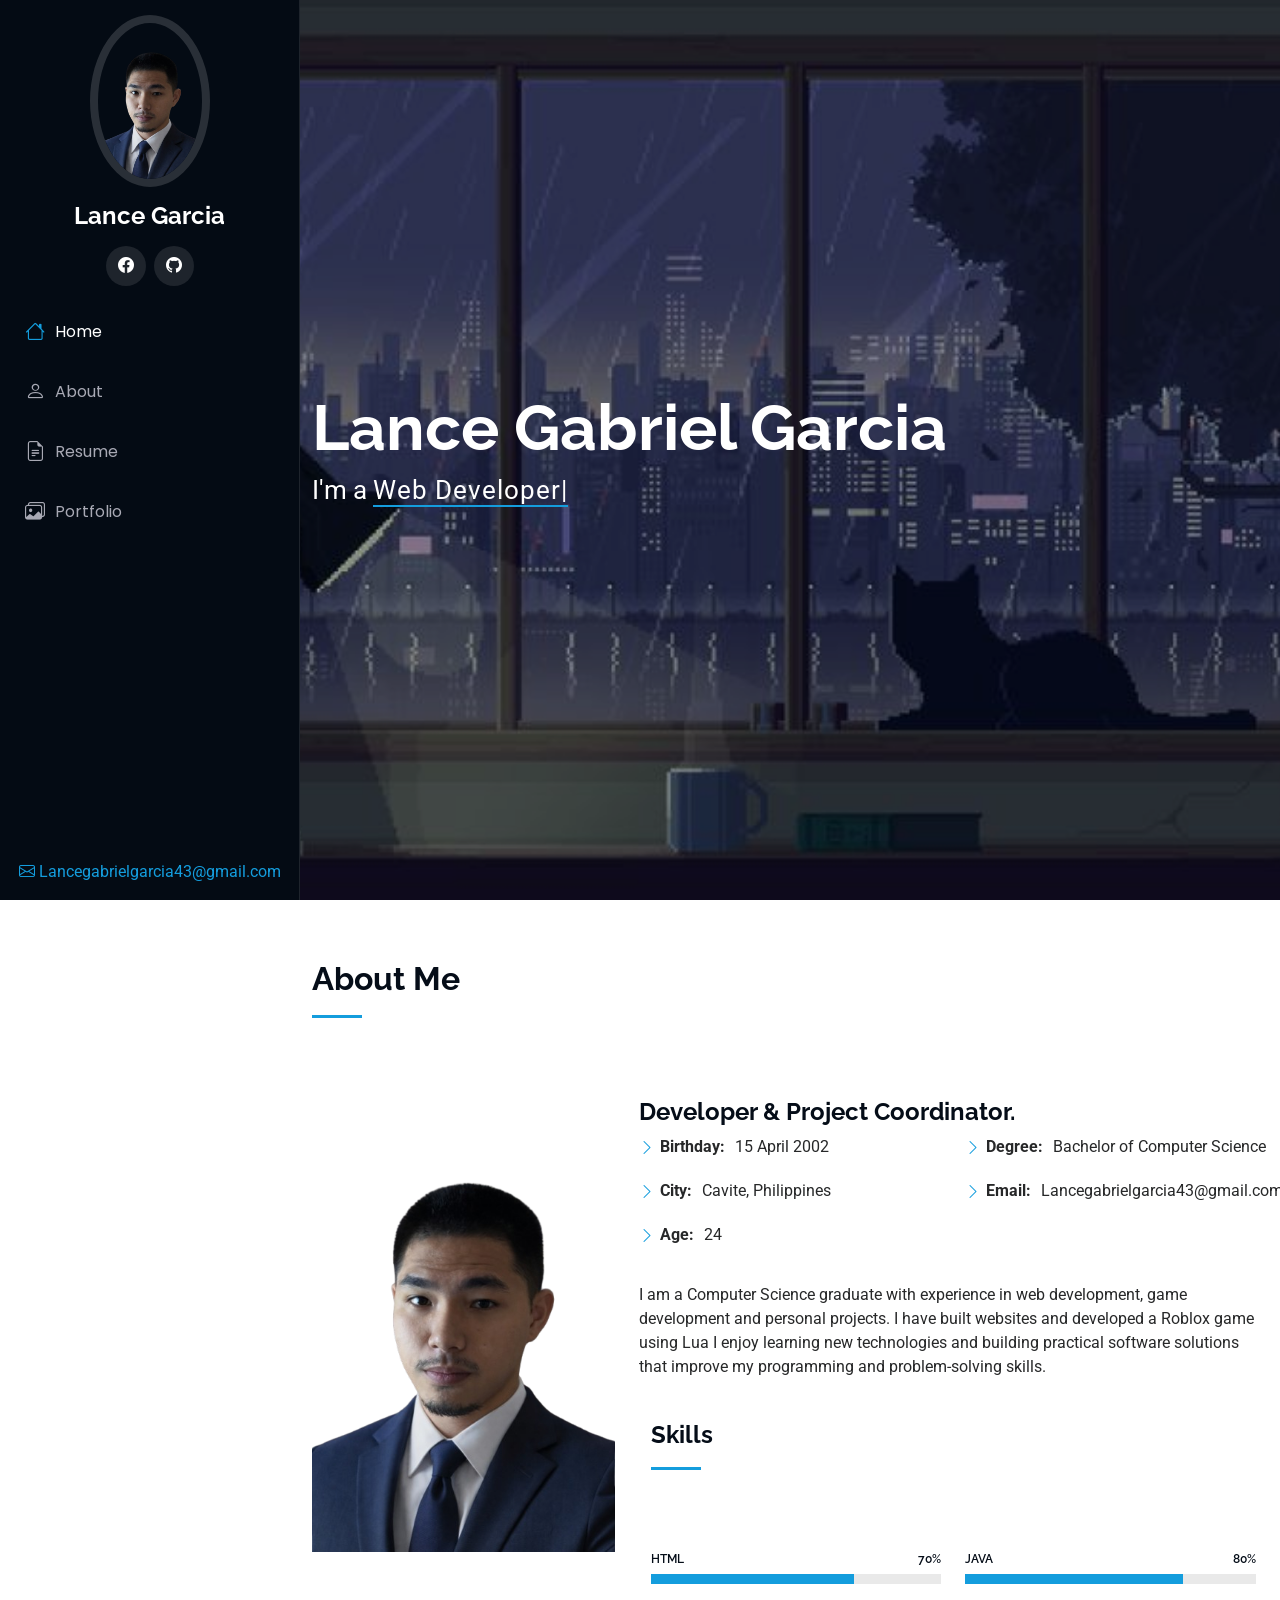
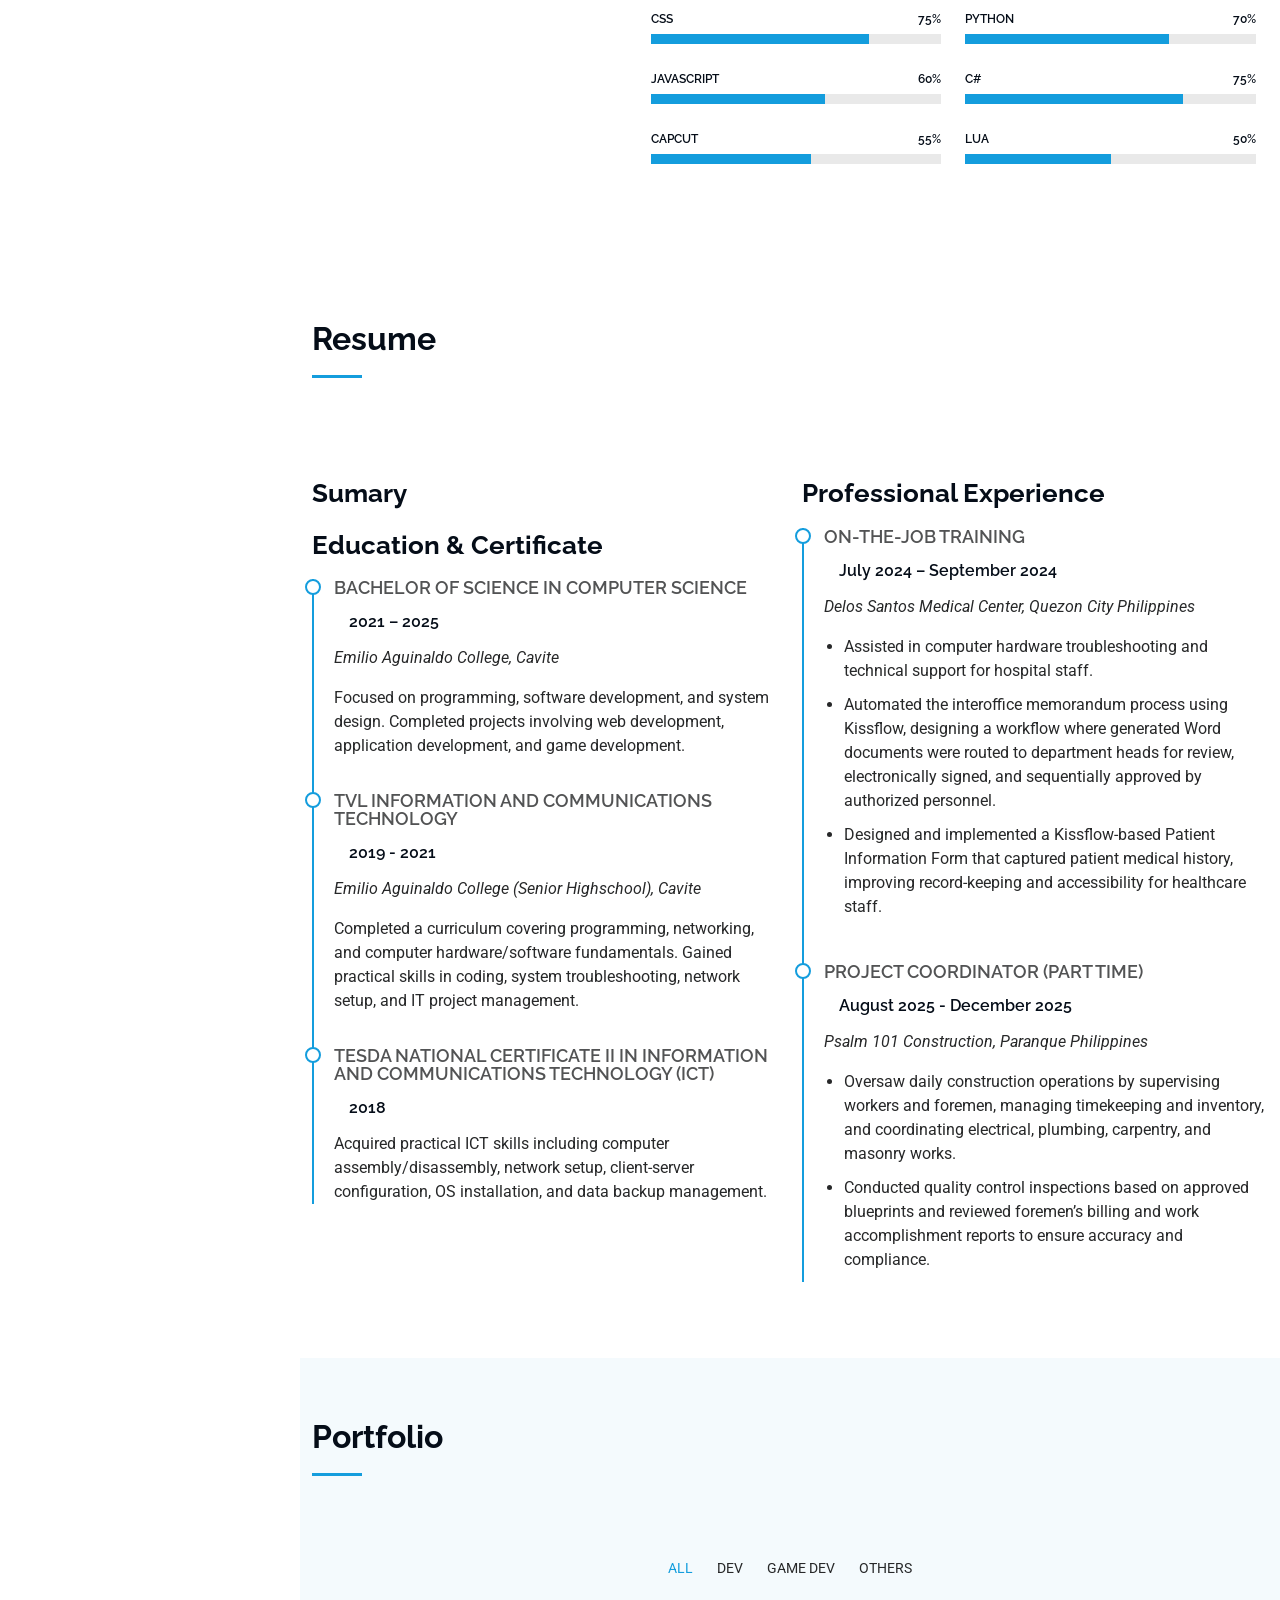
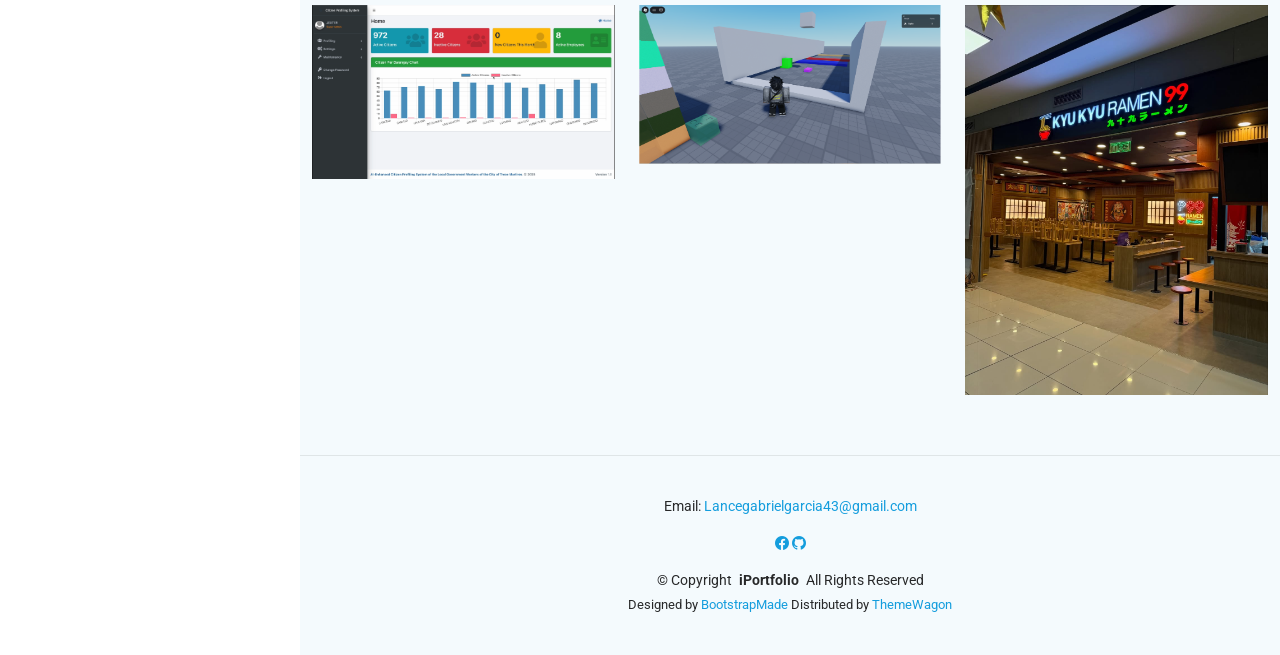
==== iPortfolio-1.0.0/index.html @ c03015af "Adjusted Contact info" ====
<!DOCTYPE html>
<html lang="en">

<head>
  <meta charset="utf-8">
  <meta name="viewport" content="width=device-width, initial-scale=1.0">
  <title>Fall's Website</title>
  <meta name="description" content="">
  <meta name="keywords" content="">



  <link rel="icon" href="assets/img/my-icon.png?v=2">

  <!-- Prevent caching during testing -->
  <meta http-equiv="Cache-Control" content="no-cache, no-store, must-revalidate">
  <meta http-equiv="Pragma" content="no-cache">
  <meta http-equiv="Expires" content="0">

  <!-- Fonts -->
  <link href="https://fonts.googleapis.com" rel="preconnect">
  <link href="https://fonts.gstatic.com" rel="preconnect" crossorigin>
  <link href="https://fonts.googleapis.com/css2?family=Roboto&family=Poppins&family=Raleway&display=swap" rel="stylesheet">

  <!-- Vendor CSS Files -->
  <link href="assets/vendor/bootstrap/css/bootstrap.min.css" rel="stylesheet">
  <link href="assets/vendor/bootstrap-icons/bootstrap-icons.css" rel="stylesheet">
  <link href="assets/vendor/aos/aos.css" rel="stylesheet">
  <link href="assets/vendor/glightbox/css/glightbox.min.css" rel="stylesheet">
  <link href="assets/vendor/swiper/swiper-bundle.min.css" rel="stylesheet">

  <!-- Main CSS File -->
  <link href="assets/css/main.css" rel="stylesheet">
</head>

<body class="index-page">

  <header id="header" class="header dark-background d-flex flex-column">
    <!-- Mobile menu toggle -->
    <i class="header-toggle d-xl-none bi bi-list"></i>

    <!-- Profile image -->
    <div class="profile-img">
      <img src="assets/img/my-profile-img.jpg" alt="Lance Garcia" class="img-fluid rounded-circle">
    </div>

    <!-- Logo / Name -->
    <a href="index.html" class="logo d-flex align-items-center justify-content-center">
      <h1 class="sitename">Lance Garcia</h1>
    </a>

    <!-- Social Links -->
    <div class="social-links text-center mb-3">
      <a href="https://www.facebook.com/Lanzxy1423" class="facebook"><i class="bi bi-facebook"></i></a>
      <a href="https://github.com/Lanzxy159" class="github"><i class="bi bi-github"></i></a>
    </div>

    <!-- Navigation -->
    <nav id="navmenu" class="navmenu flex-grow-1">
      <ul>
        <li><a href="#hero" class="active"><i class="bi bi-house navicon"></i> Home</a></li>
        <li><a href="#about"><i class="bi bi-person navicon"></i> About</a></li>
        <li><a href="#resume"><i class="bi bi-file-earmark-text navicon"></i> Resume</a></li>
        <li><a href="#portfolio"><i class="bi bi-images navicon"></i> Portfolio</a></li>
      </ul>
    </nav>

    <!-- Footer in header / bottom section -->
    <div class="header-footer text-center mt-auto mb-3">
      <a href="mailto:Lancegabrielgarcia43@gmail.com" class="email">
        <i class="bi bi-envelope"></i> Lancegabrielgarcia43@gmail.com
      </a>
    </div>
  </header>

  <main class="main">

    <!-- Hero Section -->
    <section id="hero" class="hero section dark-background">
      <img src="assets/img/hero-bg.jpg" alt="" data-aos="fade-in" class="">
      <div class="container" data-aos="fade-up" data-aos-delay="100">
        <h2>Lance Gabriel Garcia</h2>
        <p>I'm a <span class="typed" data-typed-items="Web Developer, Game Developer, App Developer"></span><span class="typed-cursor typed-cursor--blink" aria-hidden="true"></span><span class="typed-cursor typed-cursor--blink" aria-hidden="true"></span></p>
      </div>

    </section><!-- /Hero Section -->

    <!-- About Section -->
    <section id="about" class="about section">

      <!-- Section Title -->
      <div class="container section-title" data-aos="fade-up">
        <h2>About Me</h2>
      </div><!-- End Section Title -->

      <div class="container" data-aos="fade-up" data-aos-delay="100">

        <div class="row gy-4 justify-content-center">
          <div class="col-lg-4">
            <img src="assets/img/my-profile-img.jpg" class="img-fluid" alt="">
          </div>
          <div class="col-lg-8 content">
            <h2>Developer &amp; Project Coordinator.</h2>
            <div class="row">
              <div class="col-lg-6">
                <ul>
                  <li><i class="bi bi-chevron-right"></i> <strong>Birthday:</strong> <span>15 April 2002</span></li>
                  <!-- <li><i class="bi bi-chevron-right"></i> <strong>Website:</strong> <span>www.example.com</span></li> -->
                  <!-- <li><i class="bi bi-chevron-right"></i> <strong>Phone:</strong> <span>+123 456 7890</span></li> -->
                  <li><i class="bi bi-chevron-right"></i> <strong>City:</strong> <span>Cavite, Philippines</span></li>
                  <li><i class="bi bi-chevron-right"></i> <strong>Age:</strong> <span>24</span></li>
                </ul>
              </div>
              <div class="col-lg-6">
                <ul>
                  
                  <li><i class="bi bi-chevron-right"></i> <strong>Degree:</strong> <span>Bachelor of Computer Science</span></li>
                  <li><i class="bi bi-chevron-right"></i> <strong>Email:</strong> <span>Lancegabrielgarcia43@gmail.com</span></li>
                </ul>
              </div>
            </div>
            <p class="py-3">
              I am a Computer Science graduate with experience in web development, game development and personal projects. I have built websites and developed a Roblox game using Lua I enjoy learning new technologies and building practical software solutions that improve my programming and problem-solving skills.
            </p>
            <section id="skills" class="skills ">
              <!-- Section Title -->
            <div class="container section-title" data-aos="fade-up">
              <h2>Skills</h2>
            </div><!-- End Section Title -->

            <div class="container" data-aos="fade-up" data-aos-delay="100">
              <div class="row skills-content skills-animation">

                <div class="col-lg-6">
                  <!-- First Half Skills -->
                  <div class="progress">
                    <span class="skill"><span>HTML</span> <i class="val">70%</i></span>
                    <div class="progress-bar-wrap">
                      <div class="progress-bar" role="progressbar" aria-valuenow="70" aria-valuemin="0" aria-valuemax="100"></div>
                    </div>
                  </div><!-- End Skills Item -->

                  <div class="progress">
                    <span class="skill"><span>CSS</span> <i class="val">75%</i></span>
                    <div class="progress-bar-wrap">
                      <div class="progress-bar" role="progressbar" aria-valuenow="75" aria-valuemin="0" aria-valuemax="100"></div>
                    </div>
                  </div><!-- End Skills Item -->

                  <div class="progress">
                    <span class="skill"><span>JavaScript</span> <i class="val">60%</i></span>
                    <div class="progress-bar-wrap">
                      <div class="progress-bar" role="progressbar" aria-valuenow="60" aria-valuemin="0" aria-valuemax="100"></div>
                    </div>
                  </div><!-- End Skills Item -->
                  <div class="progress">
                    <span class="skill"><span>Capcut</span> <i class="val">55%</i></span>
                    <div class="progress-bar-wrap">
                      <div class="progress-bar" role="progressbar" aria-valuenow="55" aria-valuemin="0" aria-valuemax="100"></div>
                    </div>
                  </div><!-- End Skills Item -->
                </div>

                <!-- Second Half Skills -->
                <div class="col-lg-6">
                  <div class="progress">
                    <span class="skill"><span>Java</span> <i class="val">80%</i></span>
                    <div class="progress-bar-wrap">
                      <div class="progress-bar" role="progressbar" aria-valuenow="75" aria-valuemin="0" aria-valuemax="100"></div>
                    </div>
                  </div><!-- End Skills Item -->

                  <div class="progress">
                    <span class="skill"><span>Python</span> <i class="val">70%</i></span>
                    <div class="progress-bar-wrap">
                      <div class="progress-bar" role="progressbar" aria-valuenow="70" aria-valuemin="0" aria-valuemax="100"></div>
                    </div>
                  </div><!-- End Skills Item -->

                  <div class="progress">
                    <span class="skill"><span>C#</span> <i class="val">75%</i></span>
                    <div class="progress-bar-wrap">
                      <div class="progress-bar" role="progressbar" aria-valuenow="75" aria-valuemin="0" aria-valuemax="100"></div>
                    </div>
                  </div><!-- End Skills Item -->

                  <div class="progress">
                    <span class="skill"><span>LUA</span> <i class="val">50%</i></span>
                    <div class="progress-bar-wrap">
                      <div class="progress-bar" role="progressbar" aria-valuenow="50" aria-valuemin="0" aria-valuemax="100"></div>
                    </div>
                  </div><!-- End Skills Item -->
                  
                </div>

              </div>

            </div>


            </section>


          </div>
        </div>
        
      </div>

    </section><!-- /About Section -->

    

    <!-- Resume Section -->
    <section id="resume" class="resume section">

      <!-- Section Title -->
      <div class="container section-title" data-aos="fade-up">
        <h2>Resume</h2>
      </div><!-- End Section Title -->

      <div class="container">

        <div class="row">

          <div class="col-lg-6" data-aos="fade-up" data-aos-delay="100">
            <h3 class="resume-title">Sumary</h3>
            <h3 class="resume-title">Education & Certificate</h3>
            <div class="resume-item">
              <h4>Bachelor of Science in Computer Science</h4>
              <h5>2021 – 2025</h5>
              <p><em>Emilio Aguinaldo College, Cavite</em></p>
              <p>Focused on programming, software development, and system design. Completed projects involving web development, application development, and game development.</p>
            </div><!-- Edn Resume Item -->

            <div class="resume-item">
              <h4>TVL Information and Communications Technology</h4>
              <h5>2019 - 2021</h5>
              <p><em>Emilio Aguinaldo College (Senior Highschool), Cavite</em></p>
              <p>Completed a curriculum covering programming, networking, and computer hardware/software fundamentals. Gained practical skills in coding, system troubleshooting, network setup, and IT project management.</p>
            </div><!-- Edn Resume Item -->

            <div class="resume-item">
              <h4>TESDA National Certificate II in Information and Communications Technology (ICT)</h4>
              <h5>2018</h5>
              <p>Acquired practical ICT skills including computer assembly/disassembly, network setup, client-server configuration, OS installation, and data backup management.</p>
            </div><!-- Edn Resume Item -->

          </div>

          <div class="col-lg-6" data-aos="fade-up" data-aos-delay="200">
            <h3 class="resume-title">Professional Experience</h3>
            <div class="resume-item">
              <h4>On-the-Job Training</h4>
              <h5>July 2024 – September 2024</h5>
              <p><em>Delos Santos Medical Center, Quezon City Philippines</em></p>
              <ul>
                <li>Assisted in computer hardware troubleshooting and technical support for hospital staff.</li>
                <li>Automated the interoffice memorandum process using Kissflow, designing a workflow where generated Word documents were routed to department heads for review, electronically signed, and sequentially approved by authorized personnel.</li>
                <li>Designed and implemented a Kissflow-based Patient Information Form that captured patient medical history, improving record-keeping and accessibility for healthcare staff.</li>
              </ul>
            </div><!-- Edn Resume Item -->

            <div class="resume-item">
              <h4>Project Coordinator (Part time)</h4>
              <h5>August 2025 - December 2025</h5>
              <p><em>Psalm 101 Construction, Paranque Philippines</em></p>
              <ul>
                <li>Oversaw daily construction operations by supervising workers and foremen, managing timekeeping and inventory, and coordinating electrical, plumbing, carpentry, and masonry works.</li>
                <li>Conducted quality control inspections based on approved blueprints and reviewed foremen’s billing and work accomplishment reports to ensure accuracy and compliance.</li>
              </ul>
            </div><!-- Edn Resume Item -->

          </div>

        </div>

      </div>

    </section><!-- /Resume Section -->

    <!-- Portfolio Section -->
    <section id="portfolio" class="portfolio section light-background">
      <!-- Section Title -->
      <div class="container section-title" data-aos="fade-up">
        <h2>Portfolio</h2>

      </div><!-- End Section Title -->
      <div class="container">
        <div class="isotope-layout" data-default-filter="*" data-layout="masonry" data-sort="original-order">
          <ul class="portfolio-filters isotope-filters" data-aos="fade-up" data-aos-delay="100">
            <li data-filter="*" class="filter-active">All</li>
            <li data-filter=".filter-app">Dev</li>
            <li data-filter=".filter-product">Game Dev</li>
            <li data-filter=".filter-others">Others</li>
          </ul><!-- End Portfolio Filters -->

          <div class="row gy-4 isotope-container" data-aos="fade-up" data-aos-delay="200">
            <div class="col-lg-4 col-md-6 portfolio-item isotope-item filter-app">
              <div class="portfolio-content h-100">
                <img src="assets/img/portfolio/app-1.png" class="img-fluid" alt="">
                <div class="portfolio-info">
                  <h4>Thesis Project</h4>
                  <p>AI - Enhanced Citizen Profiling System</p>
                  <a href="assets/img/portfolio/app-1.png" title="AI - Enhanced Citizen Profiling System" data-gallery="portfolio-gallery-app" class="glightbox preview-link"><i class="bi bi-zoom-in"></i></a>
                  <a href="portfolio-details.html" title="More Details" class="details-link"><i class="bi bi-link-45deg"></i></a>
                </div>
              </div>
            </div><!-- End Portfolio Item -->

            <div class="col-lg-4 col-md-6 portfolio-item isotope-item filter-product">
              <div class="portfolio-content h-100">
                <img src="assets/img/portfolio/game-2.png" class="img-fluid" alt="">
                <div class="portfolio-info">
                  <h4>Game Devlop</h4>
                  <p>Roblox Racing Game (WIP)</p>
                  <a href="assets/img/portfolio/game-2.png" title="Roblox Game Work In Progress" data-gallery="portfolio-gallery-product" class="glightbox preview-link"><i class="bi bi-zoom-in"></i></a>
                  <a href="portfolio-details.html" title="More Details" class="details-link"><i class="bi bi-link-45deg"></i></a>
                </div>
              </div>
            </div><!-- End Portfolio Item -->

            <div class="col-lg-4 col-md-6 portfolio-item isotope-item filter-others">
              <div class="portfolio-content h-100">
                <img src="assets/img/portfolio/Construction-1.jpg" class="img-fluid" alt="">
                <div class="portfolio-info">
                  <h4>Part time (Construction)</h4>
                  <p>Kyu Kyu Waltermart North Edsa</p>
                  <a href="assets/img/portfolio/Construction-1.jpg" title="Kyu Kyu Waltermart North Edsa" data-gallery="portfolio-gallery-book" class="glightbox preview-link"><i class="bi bi-zoom-in"></i></a>
                  <a href="portfolio-details.html" title="More Details" class="details-link"><i class="bi bi-link-45deg"></i></a>
                </div>
              </div>
            </div><!-- End Portfolio Item -->

            <div class="col-lg-4 col-md-6 portfolio-item isotope-item filter-others">
              <div class="portfolio-content h-100">
                <img src="assets/img/portfolio/app-2.JPG" class="img-fluid" alt="">
                <div class="portfolio-info">
                  <h4>OJT Project</h4>
                  <p>Inter Office Memorandum</p>
                  <a href="assets/img/portfolio/app-2.JPG" title="Kissflow No Code" data-gallery="portfolio-gallery-book" class="glightbox preview-link"><i class="bi bi-zoom-in"></i></a>
                  <a href="portfolio-details.html" title="More Details" class="details-link"><i class="bi bi-link-45deg"></i></a>
                </div>
              </div>
            </div><!-- End Portfolio Item -->
            

          </div><!-- End Portfolio Container -->

        </div>

      </div>

    </section><!-- /Portfolio Section -->

  </main>


  

  <footer id="footer" class="footer position-relative light-background">

    <div class="container">
      <!-- Contact Info Section -->
      <div class="footer-contact text-center mb-3">
        <p>Email: <a href="mailto:Lancegabrielgarcia43@gmail.com">Lancegabrielgarcia43@gmail.com</a></p>
        <!-- Optional: social icons -->
        <div class="footer-social">
          <a href="https://www.facebook.com/Lanzxy1423"><i class="bi bi-facebook"></i></a>
          <a href="https://github.com/Lanzxy159"><i class="bi bi-github"></i></a>
        </div>
      </div>
    <!-- End Contact Info Section -->

      <div class="copyright text-center ">
        <p>© <span>Copyright</span> <strong class="px-1 sitename">iPortfolio</strong> <span>All Rights Reserved</span></p>
      </div>
      <div class="credits">
        <!-- All the links in the footer should remain intact. -->
        <!-- You can delete the links only if you've purchased the pro version. -->
        <!-- Licensing information: https://bootstrapmade.com/license/ -->
        <!-- Purchase the pro version with working PHP/AJAX contact form: [buy-url] -->
        Designed by <a href="https://bootstrapmade.com/">BootstrapMade</a> Distributed by <a href="https://themewagon.com">ThemeWagon</a>
      </div>
    </div>

  </footer>

  <!-- Scroll Top -->
  <a href="#" id="scroll-top" class="scroll-top d-flex align-items-center justify-content-center"><i class="bi bi-arrow-up-short"></i></a>

  <!-- Preloader -->
  <div id="preloader"></div>

  <!-- Vendor JS Files -->
  <script src="assets/vendor/bootstrap/js/bootstrap.bundle.min.js"></script>
  <script src="assets/vendor/php-email-form/validate.js"></script>
  <script src="assets/vendor/aos/aos.js"></script>
  <script src="assets/vendor/typed.js/typed.umd.js"></script>
  <script src="assets/vendor/purecounter/purecounter_vanilla.js"></script>
  <script src="assets/vendor/waypoints/noframework.waypoints.js"></script>
  <script src="assets/vendor/glightbox/js/glightbox.min.js"></script>
  <script src="assets/vendor/imagesloaded/imagesloaded.pkgd.min.js"></script>
  <script src="assets/vendor/isotope-layout/isotope.pkgd.min.js"></script>
  <script src="assets/vendor/swiper/swiper-bundle.min.js"></script>

  <!-- Main JS File -->
  <script src="assets/js/main.js"></script>

</body>

</html>
---- iPortfolio-1.0.0/assets/css/main.css ----
/**
* Template Name: iPortfolio
* Template URL: https://bootstrapmade.com/iportfolio-bootstrap-portfolio-websites-template/
* Updated: Jun 29 2024 with Bootstrap v5.3.3
* Author: BootstrapMade.com
* License: https://bootstrapmade.com/license/
*/

/*--------------------------------------------------------------
# Font & Color Variables
# Help: https://bootstrapmade.com/color-system/
--------------------------------------------------------------*/
/* Fonts */
:root {
  --default-font: "Roboto",  system-ui, -apple-system, "Segoe UI", Roboto, "Helvetica Neue", Arial, "Noto Sans", "Liberation Sans", sans-serif, "Apple Color Emoji", "Segoe UI Emoji", "Segoe UI Symbol", "Noto Color Emoji";
  --heading-font: "Raleway",  sans-serif;
  --nav-font: "Poppins",  sans-serif;
}

/* Global Colors - The following color variables are used throughout the website. Updating them here will change the color scheme of the entire website */
:root { 
  --background-color: #ffffff; /* Background color for the entire website, including individual sections */
  --default-color: #272829; /* Default color used for the majority of the text content across the entire website */
  --heading-color: #050d18; /* Color for headings, subheadings and title throughout the website */
  --accent-color: #149ddd; /* Accent color that represents your brand on the website. It's used for buttons, links, and other elements that need to stand out */
  --surface-color: #ffffff; /* The surface color is used as a background of boxed elements within sections, such as cards, icon boxes, or other elements that require a visual separation from the global background. */
  --contrast-color: #ffffff; /* Contrast color for text, ensuring readability against backgrounds of accent, heading, or default colors. */
}

/* Nav Menu Colors - The following color variables are used specifically for the navigation menu. They are separate from the global colors to allow for more customization options */
:root {
  --nav-color: #a8a9b4;  /* The default color of the main navmenu links */
  --nav-hover-color: #ffffff; /* Applied to main navmenu links when they are hovered over or active */
  --nav-mobile-background-color: #040b14; /* Used as the background color for mobile navigation menu */
  --nav-dropdown-background-color: #040b14; /* Used as the background color for dropdown items that appear when hovering over primary navigation items */
  --nav-dropdown-color: #a8a9b4; /* Used for navigation links of the dropdown items in the navigation menu. */
  --nav-dropdown-hover-color: #ffffff; /* Similar to --nav-hover-color, this color is applied to dropdown navigation links when they are hovered over. */
}

/* Color Presets - These classes override global colors when applied to any section or element, providing reuse of the sam color scheme. */

.light-background {
  --background-color: #f4fafd;
  --surface-color: #ffffff;
}

.dark-background {
  --background-color: #040b14;
  --default-color: #ffffff;
  --heading-color: #ffffff;
  --surface-color: #151f2b;
  --contrast-color: #ffffff;
}

/* Smooth scroll */
:root {
  scroll-behavior: smooth;
}

/*--------------------------------------------------------------
# General Styling & Shared Classes
--------------------------------------------------------------*/
body {
  color: var(--default-color);
  background-color: var(--background-color);
  font-family: var(--default-font);
}

a {
  color: var(--accent-color);
  text-decoration: none;
  transition: 0.3s;
}

a:hover {
  color: color-mix(in srgb, var(--accent-color), transparent 25%);
  text-decoration: none;
}

h1,
h2,
h3,
h4,
h5,
h6 {
  color: var(--heading-color);
  font-family: var(--heading-font);
}

/* PHP Email Form Messages
------------------------------*/
.php-email-form .error-message {
  display: none;
  background: #df1529;
  color: #ffffff;
  text-align: left;
  padding: 15px;
  margin-bottom: 24px;
  font-weight: 600;
}

.php-email-form .sent-message {
  display: none;
  color: #ffffff;
  background: #059652;
  text-align: center;
  padding: 15px;
  margin-bottom: 24px;
  font-weight: 600;
}

.php-email-form .loading {
  display: none;
  background: var(--surface-color);
  text-align: center;
  padding: 15px;
  margin-bottom: 24px;
}

.php-email-form .loading:before {
  content: "";
  display: inline-block;
  border-radius: 50%;
  width: 24px;
  height: 24px;
  margin: 0 10px -6px 0;
  border: 3px solid var(--accent-color);
  border-top-color: var(--surface-color);
  animation: php-email-form-loading 1s linear infinite;
}

@keyframes php-email-form-loading {
  0% {
    transform: rotate(0deg);
  }

  100% {
    transform: rotate(360deg);
  }
}

/*--------------------------------------------------------------
# Global Header
--------------------------------------------------------------*/
.header {
  color: var(--default-color);
  background-color: var(--background-color);
  position: fixed;
  top: 0;
  left: 0;
  bottom: 0;
  padding: 0 15px;
  width: 300px;
  transition: all ease-in-out 0.3s;
  overflow-y: auto;
  z-index: 997;
  border-right: 1px solid color-mix(in srgb, var(--default-color), transparent 90%);
}

.header .profile-img img {
  margin: 15px auto;
  display: block;
  width: 120px;
  border: 8px solid color-mix(in srgb, var(--default-color), transparent 85%);
}

.header .logo {
  line-height: 1;
  margin-bottom: 15px;
}

.header .logo img {
  max-height: 32px;
  margin-right: 8px;
}

.header .logo h1 {
  font-size: 24px;
  margin: 0;
  font-weight: 700;
  color: var(--heading-color);
}

.header .social-links {
  margin: 0 0 20px 0;
}

.header .social-links a {
  font-size: 16px;
  display: inline-flex;
  align-items: center;
  justify-content: center;
  background: color-mix(in srgb, var(--default-color), transparent 90%);
  color: var(--default-color);
  margin: 0 2px;
  border-radius: 50%;
  text-align: center;
  width: 40px;
  height: 40px;
  transition: 0.3s;
}

.header .social-links a:hover {
  color: var(--contrast-color);
  background: var(--accent-color);
}

@media (min-width: 1200px) {

  .header~main,
  .header~#footer {
    margin-left: 300px;
  }
}

@media (max-width: 1199px) {
  .header {
    left: -100%;
  }
}

.header.header-show {
  left: 0;
}

.header .header-toggle {
  color: var(--contrast-color);
  background-color: var(--accent-color);
  font-size: 22px;
  display: flex;
  align-items: center;
  justify-content: center;
  width: 40px;
  height: 40px;
  border-radius: 50%;
  cursor: pointer;
  position: fixed;
  top: 15px;
  right: 15px;
  z-index: 9999;
  transition: background-color 0.3s;
}

.header .header-toggle:hover {
  color: var(--contrast-color);
  background-color: color-mix(in srgb, var(--accent-color) 90%, white 15%);
}

/*--------------------------------------------------------------
# Navigation Menu
--------------------------------------------------------------*/
.mobile-nav-toggle {
  display: none;
}

.navmenu {
  padding: 0;
  z-index: 9997;
}

.navmenu ul {
  list-style: none;
  padding: 0 0 20px 0;
  margin: 0;
}

.navmenu a,
.navmenu a:focus {
  color: var(--nav-color);
  padding: 15px 10px;
  font-family: var(--nav-font);
  font-size: 16px;
  font-weight: 400;
  display: flex;
  align-items: center;
  white-space: nowrap;
  transition: 0.3s;
  width: 100%;
}

.navmenu a .navicon,
.navmenu a:focus .navicon {
  font-size: 20px;
  margin-right: 10px;
}

.navmenu a .toggle-dropdown,
.navmenu a:focus .toggle-dropdown {
  font-size: 12px;
  line-height: 0;
  margin-left: auto;
  width: 30px;
  height: 30px;
  display: flex;
  align-items: center;
  justify-content: center;
  border-radius: 50%;
  transition: 0.3s;
  flex-shrink: 0;
  background-color: color-mix(in srgb, var(--accent-color), transparent 90%);
}

.navmenu a .toggle-dropdown:hover,
.navmenu a:focus .toggle-dropdown:hover {
  background-color: var(--accent-color);
  color: var(--contrast-color);
}

.navmenu a:hover,
.navmenu .active,
.navmenu .active:focus {
  color: var(--nav-hover-color);
}

.navmenu a:hover .navicon,
.navmenu .active .navicon,
.navmenu .active:focus .navicon {
  color: var(--accent-color);
}

.navmenu .active .toggle-dropdown,
.navmenu .active:focus .toggle-dropdown {
  background-color: var(--accent-color);
  color: var(--contrast-color);
  transform: rotate(180deg);
}

.navmenu .dropdown {
  display: block;
}

.navmenu .dropdown a,
.navmenu .dropdown a:focus {
  color: --nav-dropdown-color;
}

.navmenu .dropdown a:hover,
.navmenu .dropdown .active,
.navmenu .dropdown .active:focus {
  color: var(--nav-dropdown-hover-color);
}

.navmenu .dropdown ul {
  position: static;
  display: none;
  z-index: 99;
  padding: 5px 10px;
  margin: 5px 10px;
  background-color: var(--nav-dropdown-background-color);
  border: 1px solid color-mix(in srgb, var(--default-color), transparent 90%);
  box-shadow: none;
  transition: all 0.5s ease-in-out;
}

.navmenu .dropdown ul ul {
  background-color: rgba(33, 37, 41, 0.1);
}

.navmenu .dropdown>.dropdown-active {
  display: block;
  background-color: rgba(33, 37, 41, 0.03);
}

/*--------------------------------------------------------------
# Global Footer
--------------------------------------------------------------*/
.footer {
  color: var(--default-color);
  background-color: var(--background-color);
  font-size: 14px;
  padding: 40px 0;
  position: relative;
  border-top: 1px solid color-mix(in srgb, var(--default-color), transparent 90%);
}

.footer .copyright p {
  margin-bottom: 0;
}

.footer .credits {
  margin-top: 4px;
  font-size: 13px;
  text-align: center;
}

/*--------------------------------------------------------------
# Preloader
--------------------------------------------------------------*/
#preloader {
  position: fixed;
  inset: 0;
  z-index: 999999;
  overflow: hidden;
  background: var(--background-color);
  transition: all 0.6s ease-out;
}

#preloader:before {
  content: "";
  position: fixed;
  top: calc(50% - 30px);
  left: calc(50% - 30px);
  border: 6px solid #ffffff;
  border-color: var(--accent-color) transparent var(--accent-color) transparent;
  border-radius: 50%;
  width: 60px;
  height: 60px;
  animation: animate-preloader 1.5s linear infinite;
}

@keyframes animate-preloader {
  0% {
    transform: rotate(0deg);
  }

  100% {
    transform: rotate(360deg);
  }
}

/*--------------------------------------------------------------
# Scroll Top Button
--------------------------------------------------------------*/
.scroll-top {
  position: fixed;
  visibility: hidden;
  opacity: 0;
  right: 15px;
  bottom: -15px;
  z-index: 99999;
  background-color: var(--accent-color);
  width: 44px;
  height: 44px;
  border-radius: 50px;
  transition: all 0.4s;
}

.scroll-top i {
  font-size: 24px;
  color: var(--contrast-color);
  line-height: 0;
}

.scroll-top:hover {
  background-color: color-mix(in srgb, var(--accent-color), transparent 20%);
  color: var(--contrast-color);
}

.scroll-top.active {
  visibility: visible;
  opacity: 1;
  bottom: 15px;
}

/*--------------------------------------------------------------
# Disable aos animation delay on mobile devices
--------------------------------------------------------------*/
@media screen and (max-width: 768px) {
  [data-aos-delay] {
    transition-delay: 0 !important;
  }
}

/*--------------------------------------------------------------
# Global Page Titles & Breadcrumbs
--------------------------------------------------------------*/
.page-title {
  color: var(--default-color);
  background-color: var(--background-color);
  padding: 25px 0;
  position: relative;
}

.page-title h1 {
  font-size: 24px;
  font-weight: 700;
}

.page-title .breadcrumbs ol {
  display: flex;
  flex-wrap: wrap;
  list-style: none;
  padding: 0;
  margin: 0;
  font-size: 14px;
  font-weight: 400;
}

.page-title .breadcrumbs ol li+li {
  padding-left: 10px;
}

.page-title .breadcrumbs ol li+li::before {
  content: "/";
  display: inline-block;
  padding-right: 10px;
  color: color-mix(in srgb, var(--default-color), transparent 70%);
}

/*--------------------------------------------------------------
# Global Sections
--------------------------------------------------------------*/
section,
.section {
  color: var(--default-color);
  background-color: var(--background-color);
  padding: 60px 0;
  overflow: clip;
}

/*--------------------------------------------------------------
# Global Section Titles
--------------------------------------------------------------*/
.section-title {
  padding-bottom: 60px;
  position: relative;
}

.section-title h2 {
  font-size: 32px;
  font-weight: 700;
  margin-bottom: 20px;
  padding-bottom: 20px;
  position: relative;
}

.section-title h2:after {
  content: "";
  position: absolute;
  display: block;
  width: 50px;
  height: 3px;
  background: var(--accent-color);
  left: 0;
  bottom: 0;
}

.section-title p {
  margin-bottom: 0;
}

/*--------------------------------------------------------------
# Hero Section
--------------------------------------------------------------*/
.hero {
  width: 100%;
  min-height: 100vh;
  position: relative;
  padding: 80px 0;
  display: flex;
  align-items: center;
  justify-content: center;
}

.hero img {
  position: absolute;
  inset: 0;
  display: block;
  width: 100%;
  height: 100%;
  object-fit: cover;
  z-index: 1;
}

.hero:before {
  content: "";
  background: color-mix(in srgb, var(--background-color), transparent 70%);
  position: absolute;
  inset: 0;
  z-index: 2;
}

.hero .container {
  position: relative;
  z-index: 3;
}

.hero h2 {
  margin: 0;
  font-size: 64px;
  font-weight: 700;
}

.hero p {
  margin: 5px 0 0 0;
  font-size: 26px;
}

.hero p span {
  letter-spacing: 1px;
  border-bottom: 2px solid var(--accent-color);
}

.hero .social-links {
  margin-top: 25px;
}

.hero .social-links a {
  font-size: 24px;
  display: inline-block;
  color: color-mix(in srgb, var(--default-color), transparent 50%);
  line-height: 1;
  margin-right: 20px;
  transition: 0.3s;
}

.hero .social-links a:hover {
  color: var(--accent-color);
}

@media (max-width: 768px) {
  .hero h2 {
    font-size: 32px;
  }

  .hero p {
    font-size: 20px;
  }
}

/*--------------------------------------------------------------
# About Section
--------------------------------------------------------------*/
.about .content h2 {
  font-weight: 700;
  font-size: 24px;
}

.about .content ul {
  list-style: none;
  padding: 0;
}

.about .content ul li {
  margin-bottom: 20px;
  display: flex;
  align-items: center;
}

.about .content ul strong {
  margin-right: 10px;
}

.about .content ul i {
  font-size: 16px;
  margin-right: 5px;
  color: var(--accent-color);
  line-height: 0;
}

/*--------------------------------------------------------------
# Stats Section
--------------------------------------------------------------*/
.stats .stats-item {
  padding: 30px;
  width: 100%;
}

.stats .stats-item i {
  color: var(--accent-color);
  display: block;
  font-size: 44px;
  float: left;
  line-height: 0;
}

.stats .stats-item .purecounter {
  color: var(--heading-color);
  font-size: 48px;
  line-height: 40px;
  display: block;
  font-weight: 700;
  margin-left: 60px;
}

.stats .stats-item p {
  color: color-mix(in srgb, var(--default-color), transparent 40%);
  padding: 15px 0 0 0;
  margin: 0 0 0 60px;
  font-family: var(--heading-font);
  font-size: 14px;
}

/*--------------------------------------------------------------
# Skills Section
--------------------------------------------------------------*/
.section .skills{

  padding: 10px 0;
}
.skills .progress {
  height: 60px;
  display: block;
  background: none;
  border-radius: 0;
}

.skills .progress .skill {
  color: var(--heading-color);
  padding: 0;
  margin: 0 0 6px 0;
  text-transform: uppercase;
  display: block;
  font-weight: 600;
  font-family: var(--heading-font);
}

.skills .progress .skill .val {
  float: right;
  font-style: normal;
}

.skills .progress-bar-wrap {
  background: color-mix(in srgb, var(--default-color), transparent 90%);
  height: 10px;
}

.skills .progress-bar {
  width: 1px;
  height: 10px;
  transition: 0.9s;
  background-color: var(--accent-color);
}

/*--------------------------------------------------------------------------------------------------*/
.resume .resume-title {
  color: var(--heading-color);
  font-size: 26px;
  font-weight: 700;
  margin-top: 20px;
  margin-bottom: 20px;
}

.resume .resume-item {
  padding: 0 0 20px 20px;
  margin-top: -2px;
  border-left: 2px solid var(--accent-color);
  position: relative;
}

.resume .resume-item h4 {
  line-height: 18px;
  font-size: 18px;
  font-weight: 600;
  text-transform: uppercase;
  color: color-mix(in srgb, var(--default-color), transparent 20%);
  margin-bottom: 10px;
}

.resume .resume-item h5 {
  font-size: 16px;
  padding: 5px 15px;
  display: inline-block;
  font-weight: 600;
  margin-bottom: 10px;
}

.resume .resume-item ul {
  padding-left: 20px;
}

.resume .resume-item ul li {
  padding-bottom: 10px;
}

.resume .resume-item:last-child {
  padding-bottom: 0;
}

.resume .resume-item::before {
  content: "";
  position: absolute;
  width: 16px;
  height: 16px;
  border-radius: 50px;
  left: -9px;
  top: 0;
  background: var(--background-color);
  border: 2px solid var(--accent-color);
}

/*--------------------------------------------------------------
# Portfolio Section
--------------------------------------------------------------*/
.portfolio .portfolio-filters {
  padding: 0;
  margin: 0 auto 20px auto;
  list-style: none;
  text-align: center;
}

.portfolio .portfolio-filters li {
  cursor: pointer;
  display: inline-block;
  padding: 0;
  font-size: 14px;
  font-weight: 400;
  margin: 0 10px;
  line-height: 1;
  text-transform: uppercase;
  margin-bottom: 10px;
  transition: all 0.3s ease-in-out;
}

.portfolio .portfolio-filters li:hover,
.portfolio .portfolio-filters li.filter-active {
  color: var(--accent-color);
}

.portfolio .portfolio-filters li:first-child {
  margin-left: 0;
}

.portfolio .portfolio-filters li:last-child {
  margin-right: 0;
}

@media (max-width: 575px) {
  .portfolio .portfolio-filters li {
    font-size: 14px;
    margin: 0 5px;
  }
}

.portfolio .portfolio-content {
  position: relative;
  overflow: hidden;
}

.portfolio .portfolio-content img {
  transition: 0.3s;
}

.portfolio .portfolio-content .portfolio-info {
  opacity: 0;
  position: absolute;
  inset: 0;
  z-index: 3;
  transition: all ease-in-out 0.3s;
  background: rgba(0, 0, 0, 0.6);
  padding: 15px;
}

.portfolio .portfolio-content .portfolio-info h4 {
  font-size: 14px;
  padding: 5px 10px;
  font-weight: 400;
  color: #ffffff;
  display: inline-block;
  background-color: var(--accent-color);
}

.portfolio .portfolio-content .portfolio-info p {
  position: absolute;
  bottom: 10px;
  text-align: center;
  display: inline-block;
  left: 0;
  right: 0;
  font-size: 16px;
  font-weight: 600;
  color: rgba(255, 255, 255, 0.8);
}

.portfolio .portfolio-content .portfolio-info .preview-link,
.portfolio .portfolio-content .portfolio-info .details-link {
  position: absolute;
  left: calc(50% - 40px);
  font-size: 26px;
  top: calc(50% - 14px);
  color: #fff;
  transition: 0.3s;
  line-height: 1.2;
}

.portfolio .portfolio-content .portfolio-info .preview-link:hover,
.portfolio .portfolio-content .portfolio-info .details-link:hover {
  color: var(--accent-color);
}

.portfolio .portfolio-content .portfolio-info .details-link {
  left: 50%;
  font-size: 34px;
  line-height: 0;
}

.portfolio .portfolio-content:hover .portfolio-info {
  opacity: 1;
}

.portfolio .portfolio-content:hover img {
  transform: scale(1.1);
}

/*--------------------------------------------------------------
# Services Section
--------------------------------------------------------------*/
.services .service-item {
  position: relative;
}

.services .service-item .icon {
  background: var(--accent-color);
  display: flex;
  align-items: center;
  justify-content: center;
  width: 54px;
  height: 54px;
  border-radius: 50%;
  transition: 0.5s;
  border: 1px solid var(--accent-color);
  margin-right: 20px;
}

.services .service-item .icon i {
  color: var(--contrast-color);
  font-size: 24px;
  line-height: 0;
}

.services .service-item:hover .icon {
  background: var(--surface-color);
}

.services .service-item:hover .icon i {
  color: var(--accent-color);
}

.services .service-item .title {
  font-weight: 700;
  margin-bottom: 15px;
  font-size: 18px;
}

.services .service-item .title a {
  color: var(--heading-color);
}

.services .service-item .title a:hover {
  color: var(--accent-color);
}

.services .service-item .description {
  line-height: 24px;
  font-size: 14px;
}

/*--------------------------------------------------------------
# Testimonials Section
--------------------------------------------------------------*/
.testimonials .testimonials-carousel,
.testimonials .testimonials-slider {
  overflow: hidden;
}

.testimonials .testimonial-item {
  box-sizing: content-box;
  text-align: center;
  min-height: 320px;
}

.testimonials .testimonial-item .testimonial-img {
  width: 90px;
  border-radius: 50%;
  margin: 0 auto;
}

.testimonials .testimonial-item h3 {
  font-size: 18px;
  font-weight: bold;
  margin: 10px 0 5px 0;
}

.testimonials .testimonial-item h4 {
  font-size: 14px;
  color: color-mix(in srgb, var(--default-color), transparent 20%);
  margin: 0;
}

.testimonials .testimonial-item .quote-icon-left,
.testimonials .testimonial-item .quote-icon-right {
  color: color-mix(in srgb, var(--accent-color), transparent 40%);
  font-size: 26px;
  line-height: 0;
}

.testimonials .testimonial-item .quote-icon-left {
  display: inline-block;
  left: -5px;
  position: relative;
}

.testimonials .testimonial-item .quote-icon-right {
  display: inline-block;
  right: -5px;
  position: relative;
  top: 10px;
  transform: scale(-1, -1);
}

.testimonials .testimonial-item p {
  font-style: italic;
  margin: 0 15px 15px 15px;
  padding: 20px;
  background-color: var(--surface-color);
  position: relative;
  margin-bottom: 35px;
  border-radius: 6px;
  box-shadow: 0px 2px 15px rgba(0, 0, 0, 0.1);
}

.testimonials .testimonial-item p::after {
  content: "";
  width: 0;
  height: 0;
  border-top: 20px solid var(--surface-color);
  border-right: 20px solid transparent;
  border-left: 20px solid transparent;
  position: absolute;
  bottom: -20px;
  left: calc(50% - 20px);
}

.testimonials .swiper-wrapper {
  height: auto;
}

.testimonials .swiper-pagination {
  margin-top: 40px;
  position: relative;
}

.testimonials .swiper-pagination .swiper-pagination-bullet {
  width: 12px;
  height: 12px;
  background-color: var(--background-color);
  opacity: 1;
  border: 1px solid var(--accent-color);
}

.testimonials .swiper-pagination .swiper-pagination-bullet-active {
  background-color: var(--accent-color);
}

/*--------------------------------------------------------------
# Contact Section
--------------------------------------------------------------*/
.contact .info-wrap {
  background-color: var(--surface-color);
  box-shadow: 0px 0px 20px rgba(0, 0, 0, 0.1);
  padding: 30px;
}

@media (max-width: 575px) {
  .contact .info-wrap {
    padding: 20px;
  }
}

.contact .info-item {
  margin-bottom: 40px;
}

.contact .info-item i {
  font-size: 20px;
  color: var(--accent-color);
  background: color-mix(in srgb, var(--accent-color), transparent 92%);
  width: 44px;
  height: 44px;
  display: flex;
  justify-content: center;
  align-items: center;
  border-radius: 50px;
  transition: all 0.3s ease-in-out;
  margin-right: 15px;
}

.contact .info-item h3 {
  padding: 0;
  font-size: 18px;
  font-weight: 700;
  margin-bottom: 5px;
}

.contact .info-item p {
  padding: 0;
  margin-bottom: 0;
  font-size: 14px;
}

.contact .info-item:hover i {
  background: var(--accent-color);
  color: var(--contrast-color);
}

.contact .php-email-form {
  background-color: var(--surface-color);
  height: 100%;
  padding: 30px;
  box-shadow: 0px 0px 20px rgba(0, 0, 0, 0.1);
}

@media (max-width: 575px) {
  .contact .php-email-form {
    padding: 20px;
  }
}

.contact .php-email-form input[type=text],
.contact .php-email-form input[type=email],
.contact .php-email-form textarea {
  font-size: 14px;
  padding: 10px 15px;
  box-shadow: none;
  border-radius: 0;
  color: var(--default-color);
  background-color: var(--surface-color);
  border-color: color-mix(in srgb, var(--default-color), transparent 80%);
}

.contact .php-email-form input[type=text]:focus,
.contact .php-email-form input[type=email]:focus,
.contact .php-email-form textarea:focus {
  border-color: var(--accent-color);
}

.contact .php-email-form input[type=text]::placeholder,
.contact .php-email-form input[type=email]::placeholder,
.contact .php-email-form textarea::placeholder {
  color: color-mix(in srgb, var(--default-color), transparent 70%);
}

.contact .php-email-form button[type=submit] {
  color: var(--contrast-color);
  background: var(--accent-color);
  border: 0;
  padding: 10px 30px;
  transition: 0.4s;
  border-radius: 50px;
}

.contact .php-email-form button[type=submit]:hover {
  background: color-mix(in srgb, var(--accent-color), transparent 25%);
}

/*--------------------------------------------------------------
# Portfolio Details Section
--------------------------------------------------------------*/
.portfolio-details .portfolio-details-slider img {
  width: 100%;
}

.portfolio-details .portfolio-details-slider .swiper-pagination {
  margin-top: 20px;
  position: relative;
}

.portfolio-details .portfolio-details-slider .swiper-pagination .swiper-pagination-bullet {
  width: 12px;
  height: 12px;
  background-color: color-mix(in srgb, var(--default-color), transparent 85%);
  opacity: 1;
}

.portfolio-details .portfolio-details-slider .swiper-pagination .swiper-pagination-bullet-active {
  background-color: var(--accent-color);
}

.portfolio-details .portfolio-info {
  padding: 30px;
  box-shadow: 0px 0 30px rgba(0, 0, 0, 0.1);
}

.portfolio-details .portfolio-info h3 {
  font-size: 22px;
  font-weight: 700;
  margin-bottom: 20px;
  padding-bottom: 20px;
  border-bottom: 1px solid color-mix(in srgb, var(--default-color), transparent 85%);
}

.portfolio-details .portfolio-info ul {
  list-style: none;
  padding: 0;
  font-size: 15px;
}

.portfolio-details .portfolio-info ul li+li {
  margin-top: 10px;
}

.portfolio-details .portfolio-description {
  padding-top: 30px;
}

.portfolio-details .portfolio-description h2 {
  font-size: 26px;
  font-weight: 700;
  margin-bottom: 20px;
}

.portfolio-details .portfolio-description p {
  padding: 0;
  color: color-mix(in srgb, var(--default-color), transparent 30%);
}

/*--------------------------------------------------------------
# Service Details Section
--------------------------------------------------------------*/
.service-details .services-list {
  padding: 10px 30px;
  border: 1px solid color-mix(in srgb, var(--default-color), transparent 90%);
  margin-bottom: 20px;
}

.service-details .services-list a {
  display: block;
  line-height: 1;
  padding: 8px 0 8px 15px;
  border-left: 3px solid color-mix(in srgb, var(--default-color), transparent 70%);
  margin: 20px 0;
  color: color-mix(in srgb, var(--default-color), transparent 20%);
  transition: 0.3s;
}

.service-details .services-list a.active {
  color: var(--heading-color);
  font-weight: 700;
  border-color: var(--accent-color);
}

.service-details .services-list a:hover {
  border-color: var(--accent-color);
}

.service-details .services-img {
  margin-bottom: 20px;
}

.service-details h3 {
  font-size: 26px;
  font-weight: 700;
}

.service-details h4 {
  font-size: 20px;
  font-weight: 700;
}

.service-details p {
  font-size: 15px;
}

.service-details ul {
  list-style: none;
  padding: 0;
  font-size: 15px;
}

.service-details ul li {
  padding: 5px 0;
  display: flex;
  align-items: center;
}

.service-details ul i {
  font-size: 20px;
  margin-right: 8px;
  color: var(--accent-color);
}

/*--------------------------------------------------------------
# Starter Section Section
--------------------------------------------------------------*/
.starter-section {
  /* Add your styles here */
}
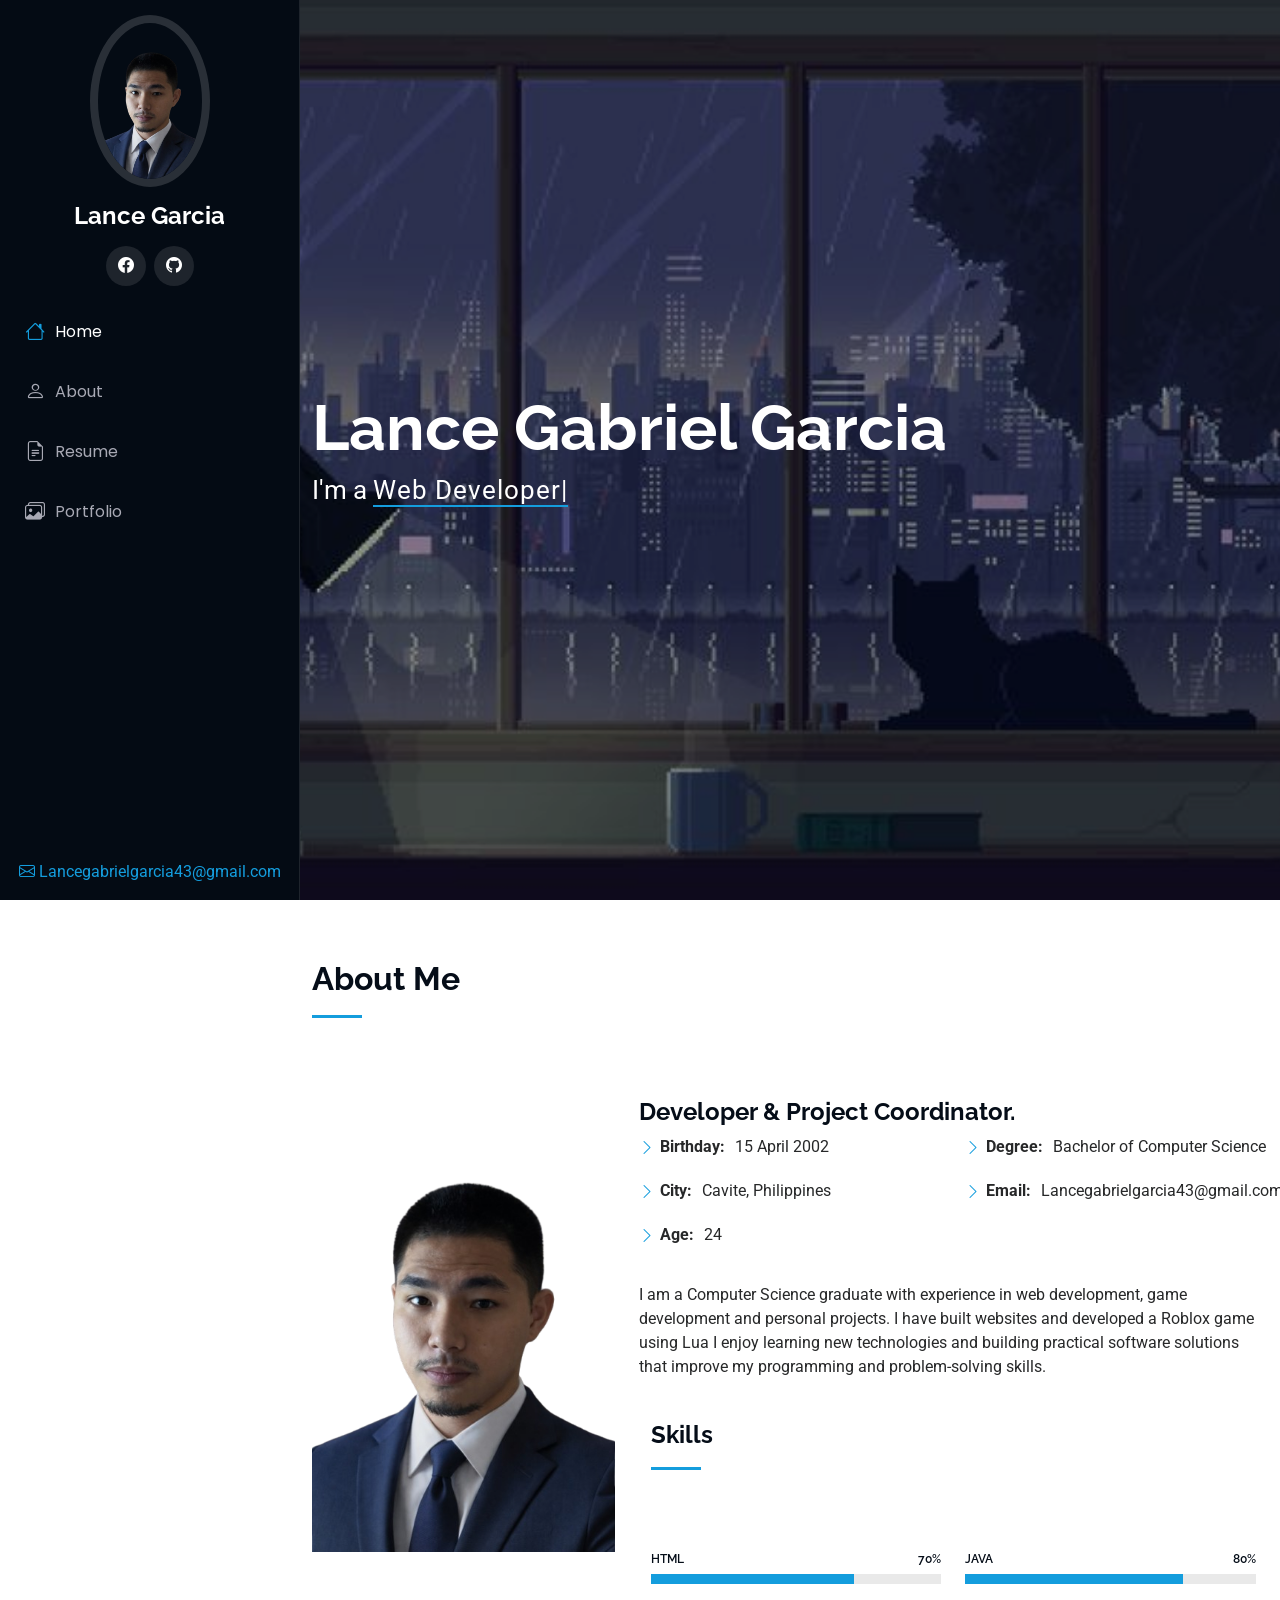
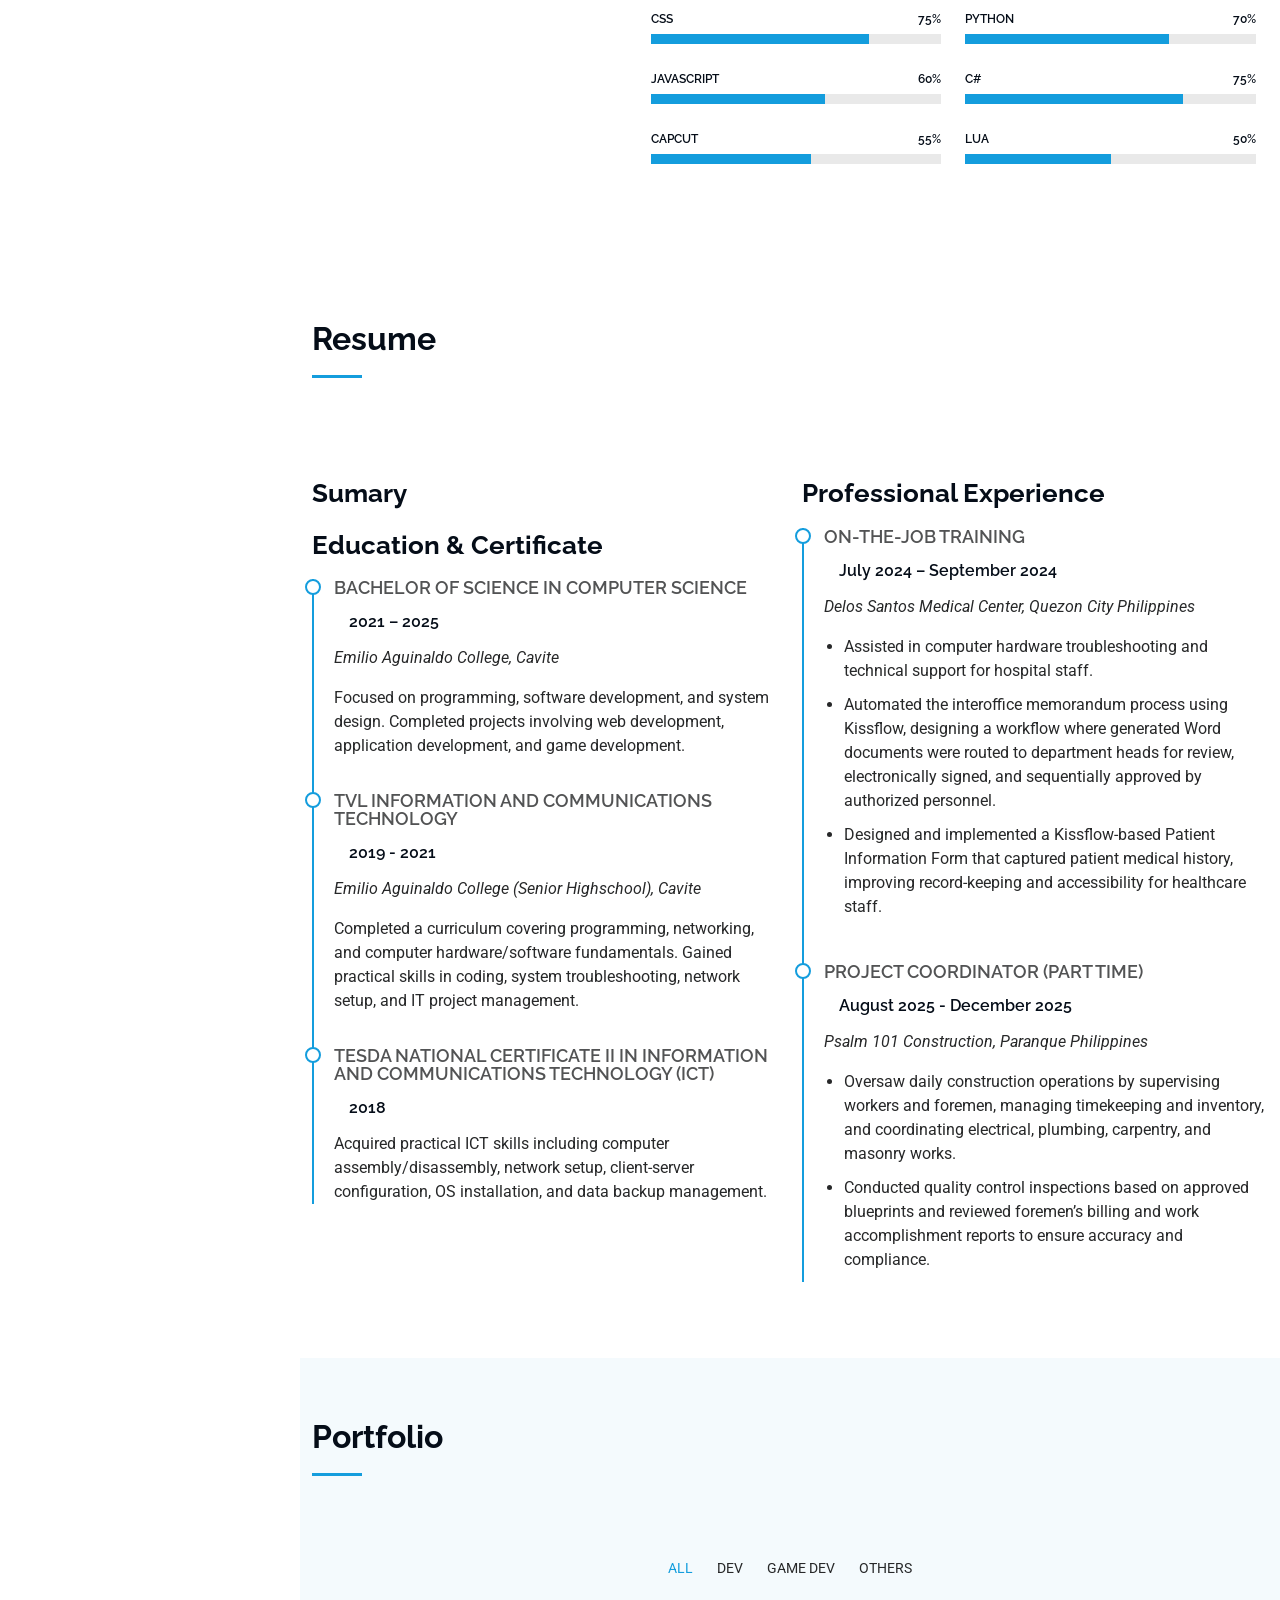
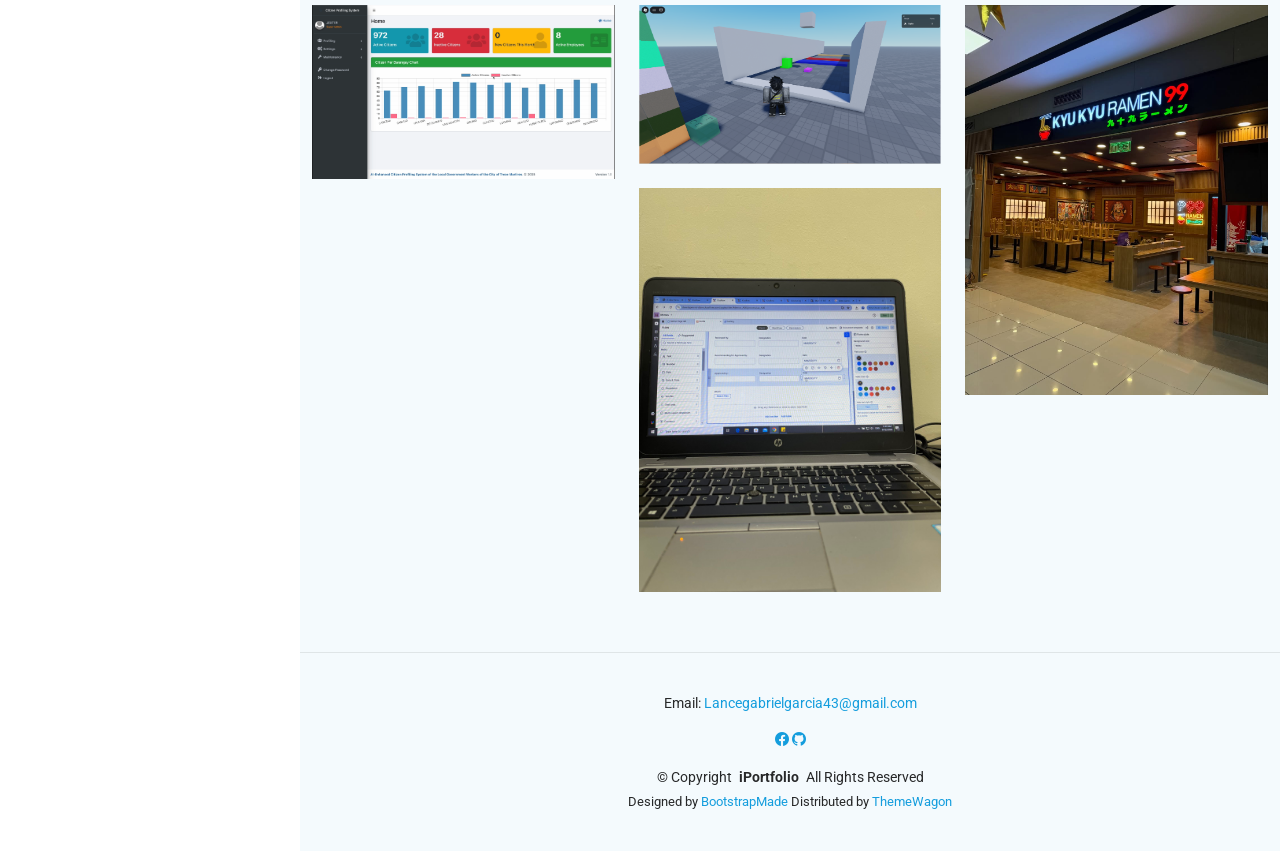
==== commit bc1615d7: "Fixed Portfolio Photo" ====
--- a/iPortfolio-1.0.0/index.html
+++ b/iPortfolio-1.0.0/index.html
@@ -333,11 +333,11 @@
 
             <div class="col-lg-4 col-md-6 portfolio-item isotope-item filter-others">
               <div class="portfolio-content h-100">
-                <img src="assets/img/portfolio/app-2.JPG" class="img-fluid" alt="">
+                <img src="assets/img/portfolio/app-2.jpg" class="img-fluid" alt="">
                 <div class="portfolio-info">
                   <h4>OJT Project</h4>
                   <p>Inter Office Memorandum</p>
-                  <a href="assets/img/portfolio/app-2.JPG" title="Kissflow No Code" data-gallery="portfolio-gallery-book" class="glightbox preview-link"><i class="bi bi-zoom-in"></i></a>
+                  <a href="assets/img/portfolio/app-2.jpg" title="Kissflow No Code" data-gallery="portfolio-gallery-book" class="glightbox preview-link"><i class="bi bi-zoom-in"></i></a>
                   <a href="portfolio-details.html" title="More Details" class="details-link"><i class="bi bi-link-45deg"></i></a>
                 </div>
               </div>
@@ -355,7 +355,7 @@
   </main>
 
 
-  
+
 
   <footer id="footer" class="footer position-relative light-background">
 
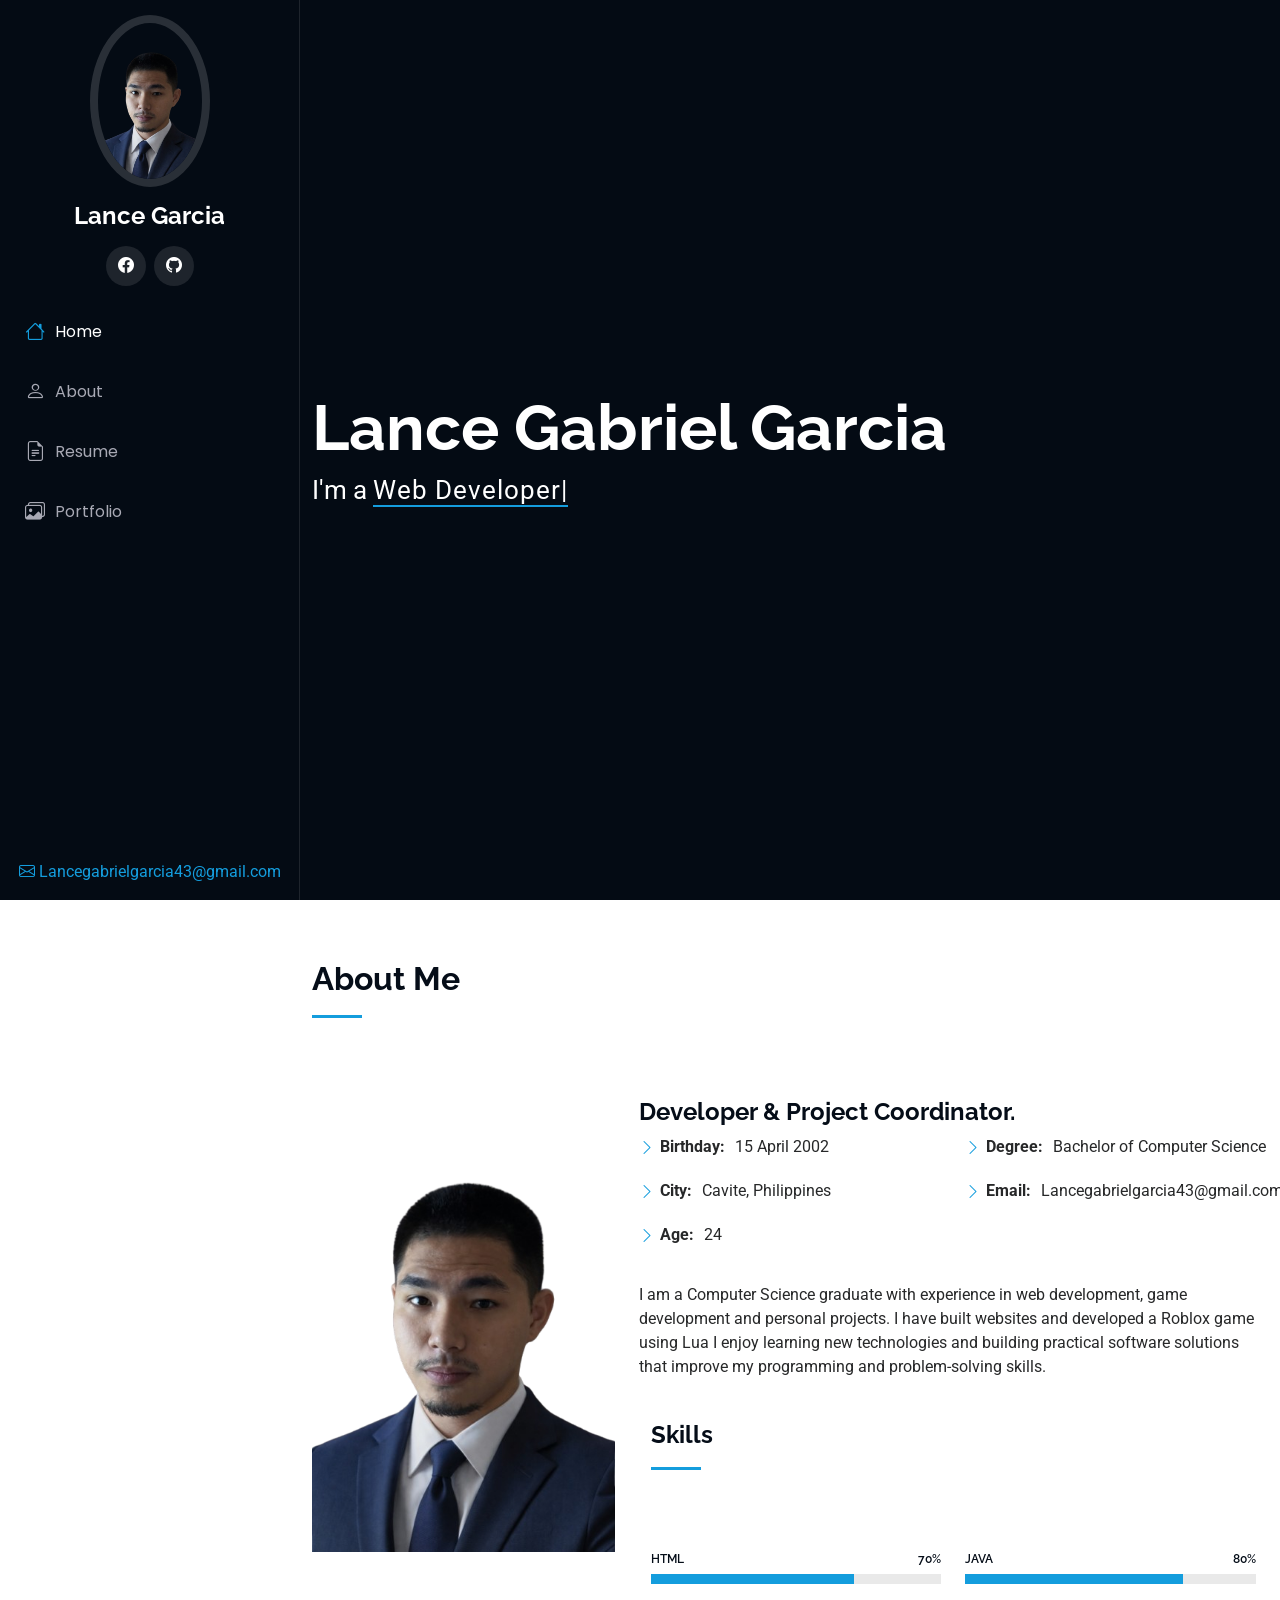
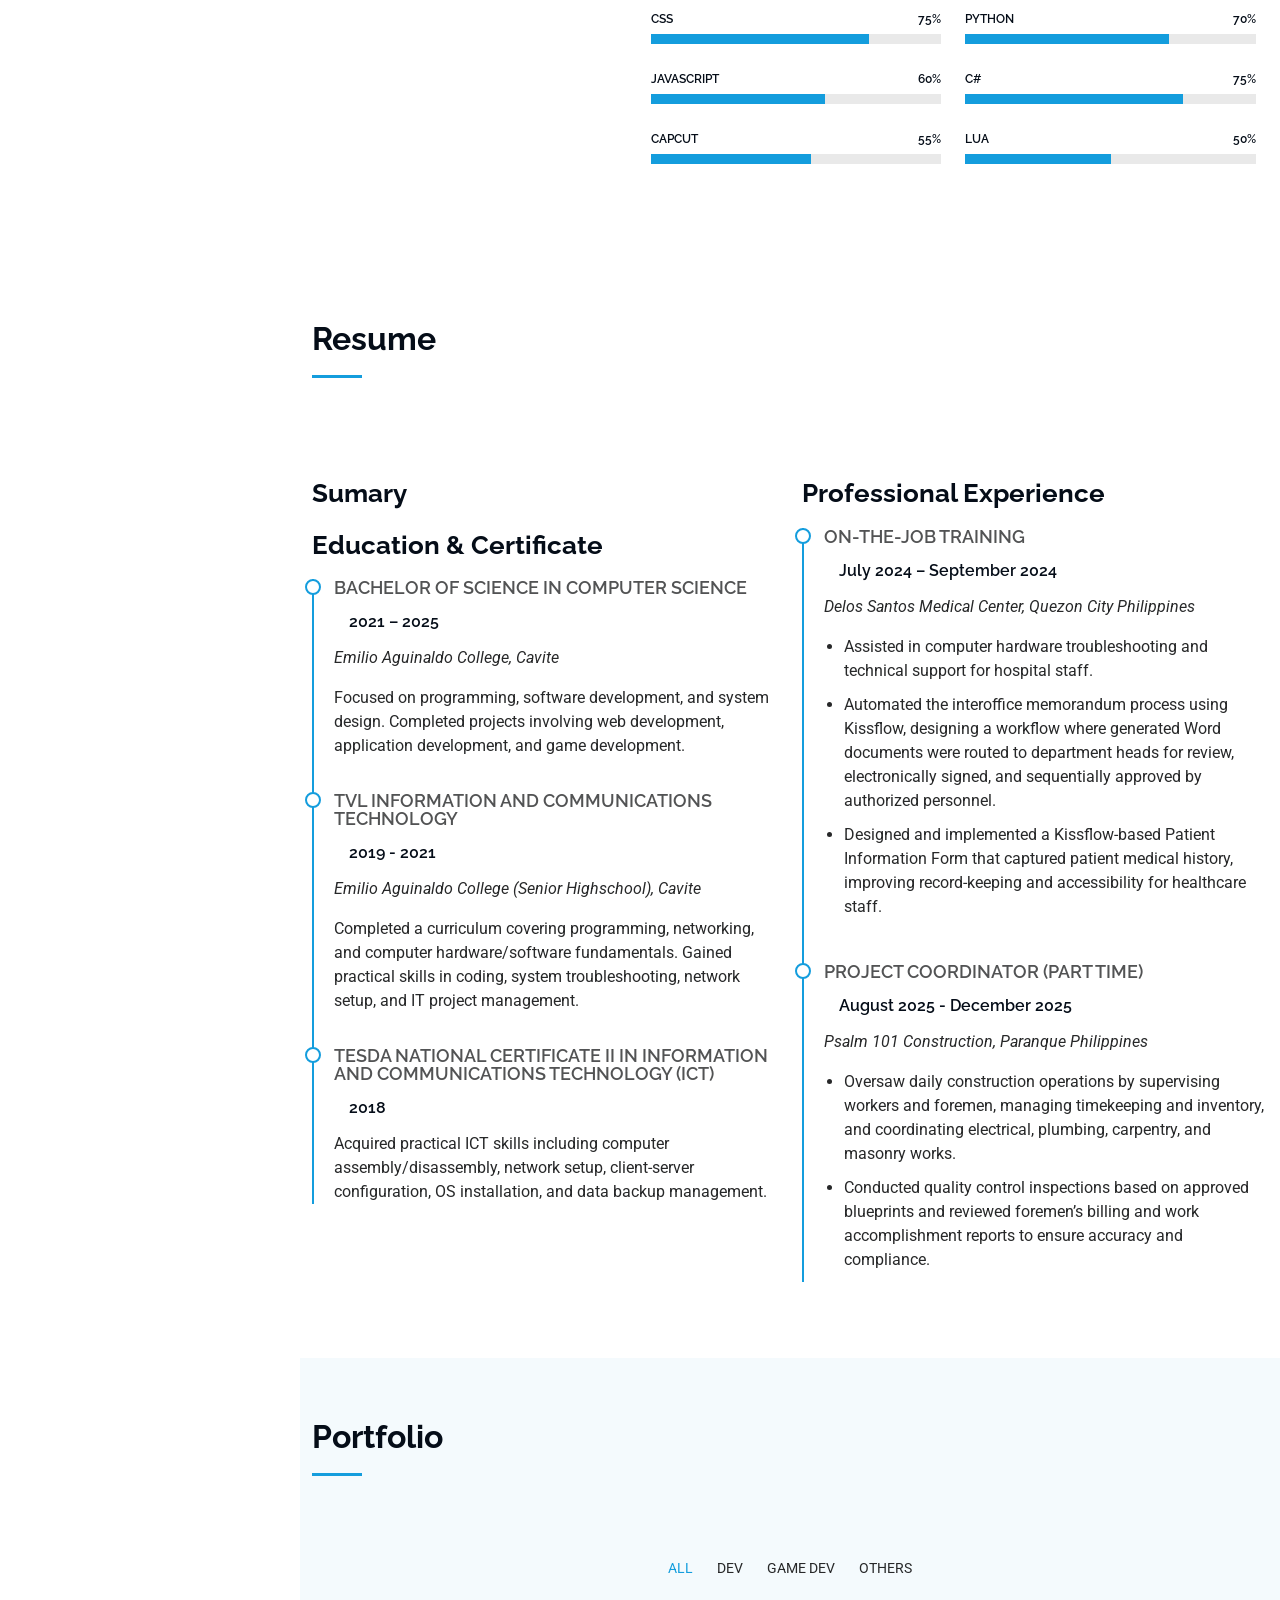
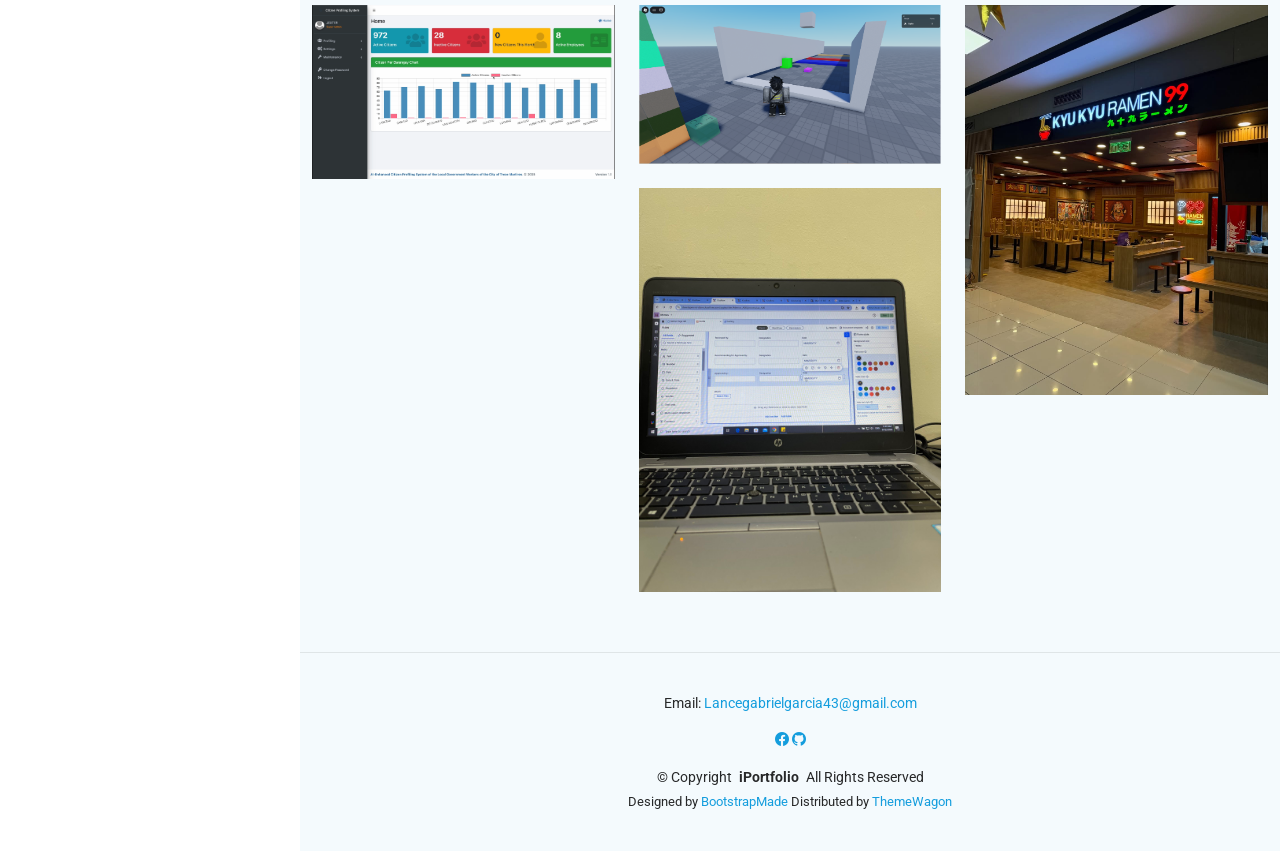
==== commit d91015a4: "Removed Background of Hero section" ====
--- a/iPortfolio-1.0.0/index.html
+++ b/iPortfolio-1.0.0/index.html
@@ -77,7 +77,7 @@
 
     <!-- Hero Section -->
     <section id="hero" class="hero section dark-background">
-      <img src="assets/img/hero-bg.jpg" alt="" data-aos="fade-in" class="">
+      <!-- <img src="assets/img/hero-bg.jpg" alt="" data-aos="fade-in" class=""> -->
       <div class="container" data-aos="fade-up" data-aos-delay="100">
         <h2>Lance Gabriel Garcia</h2>
         <p>I'm a <span class="typed" data-typed-items="Web Developer, Game Developer, App Developer"></span><span class="typed-cursor typed-cursor--blink" aria-hidden="true"></span><span class="typed-cursor typed-cursor--blink" aria-hidden="true"></span></p>
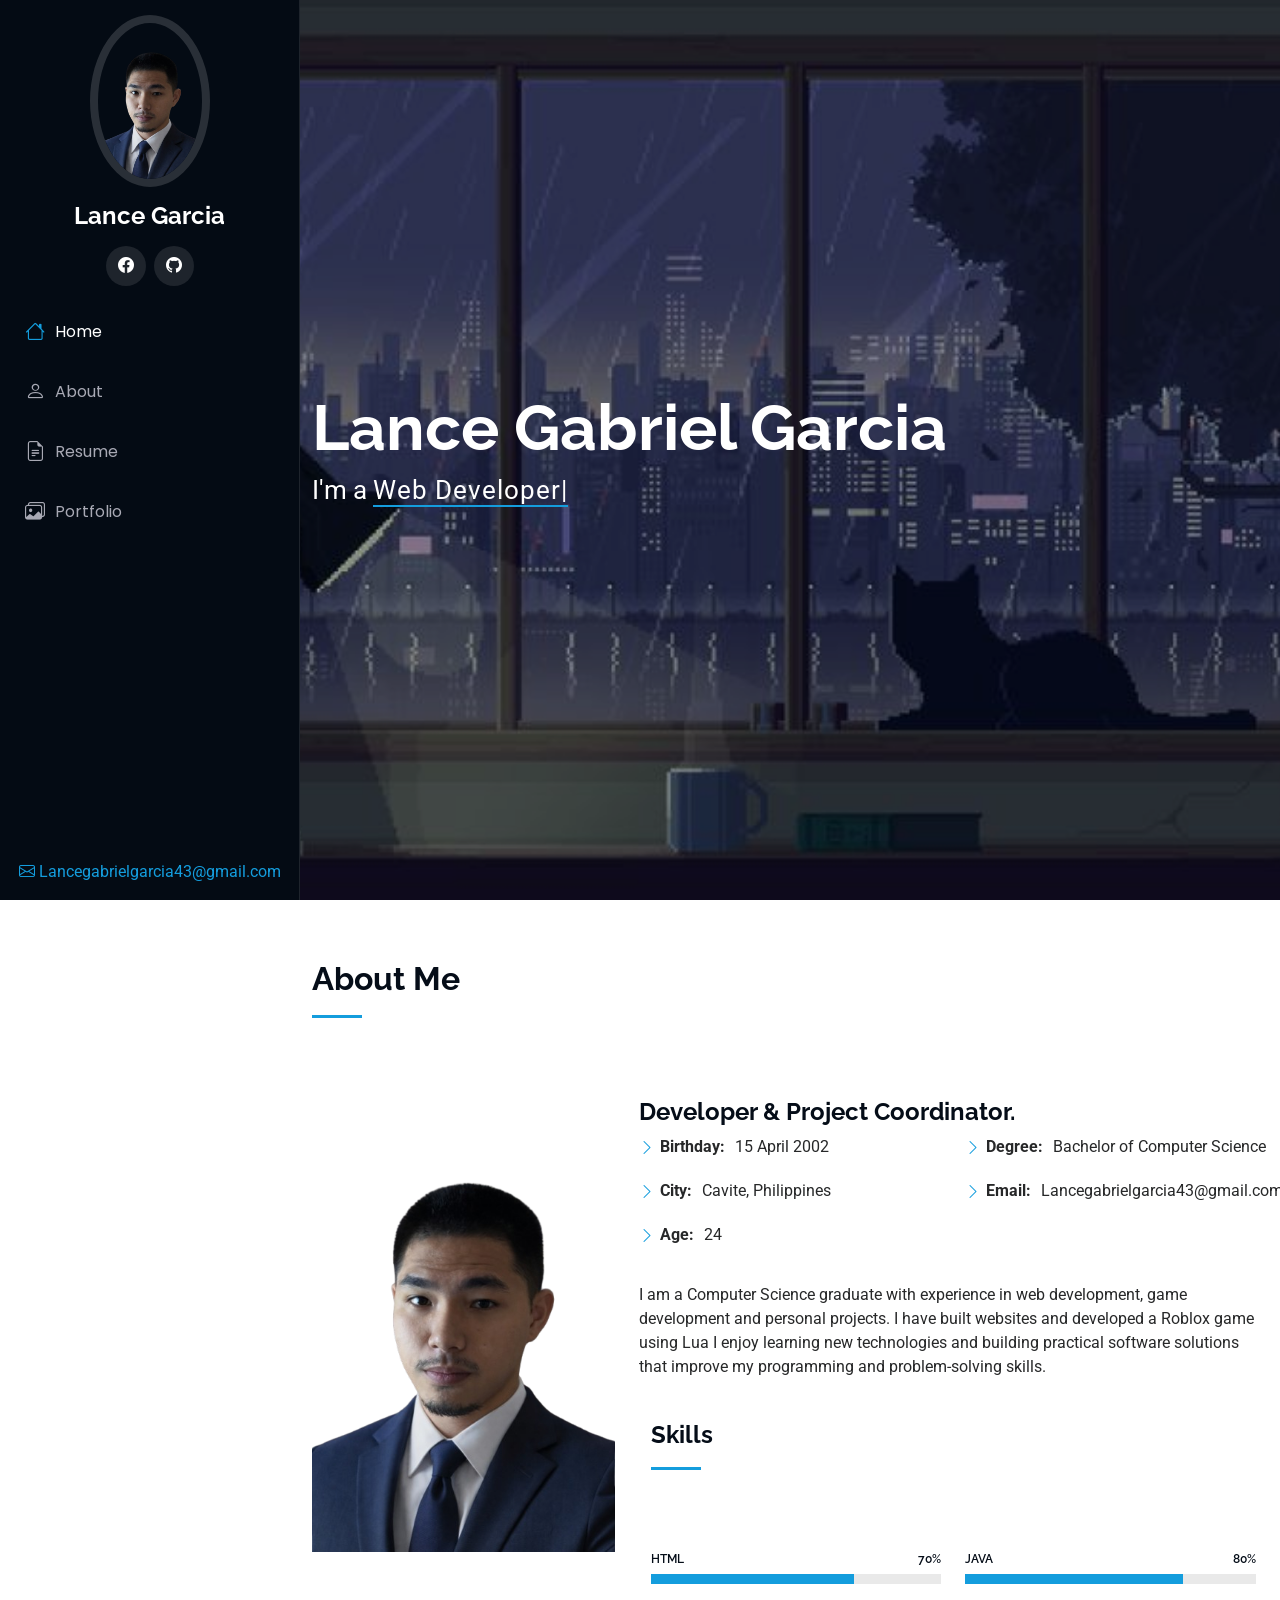
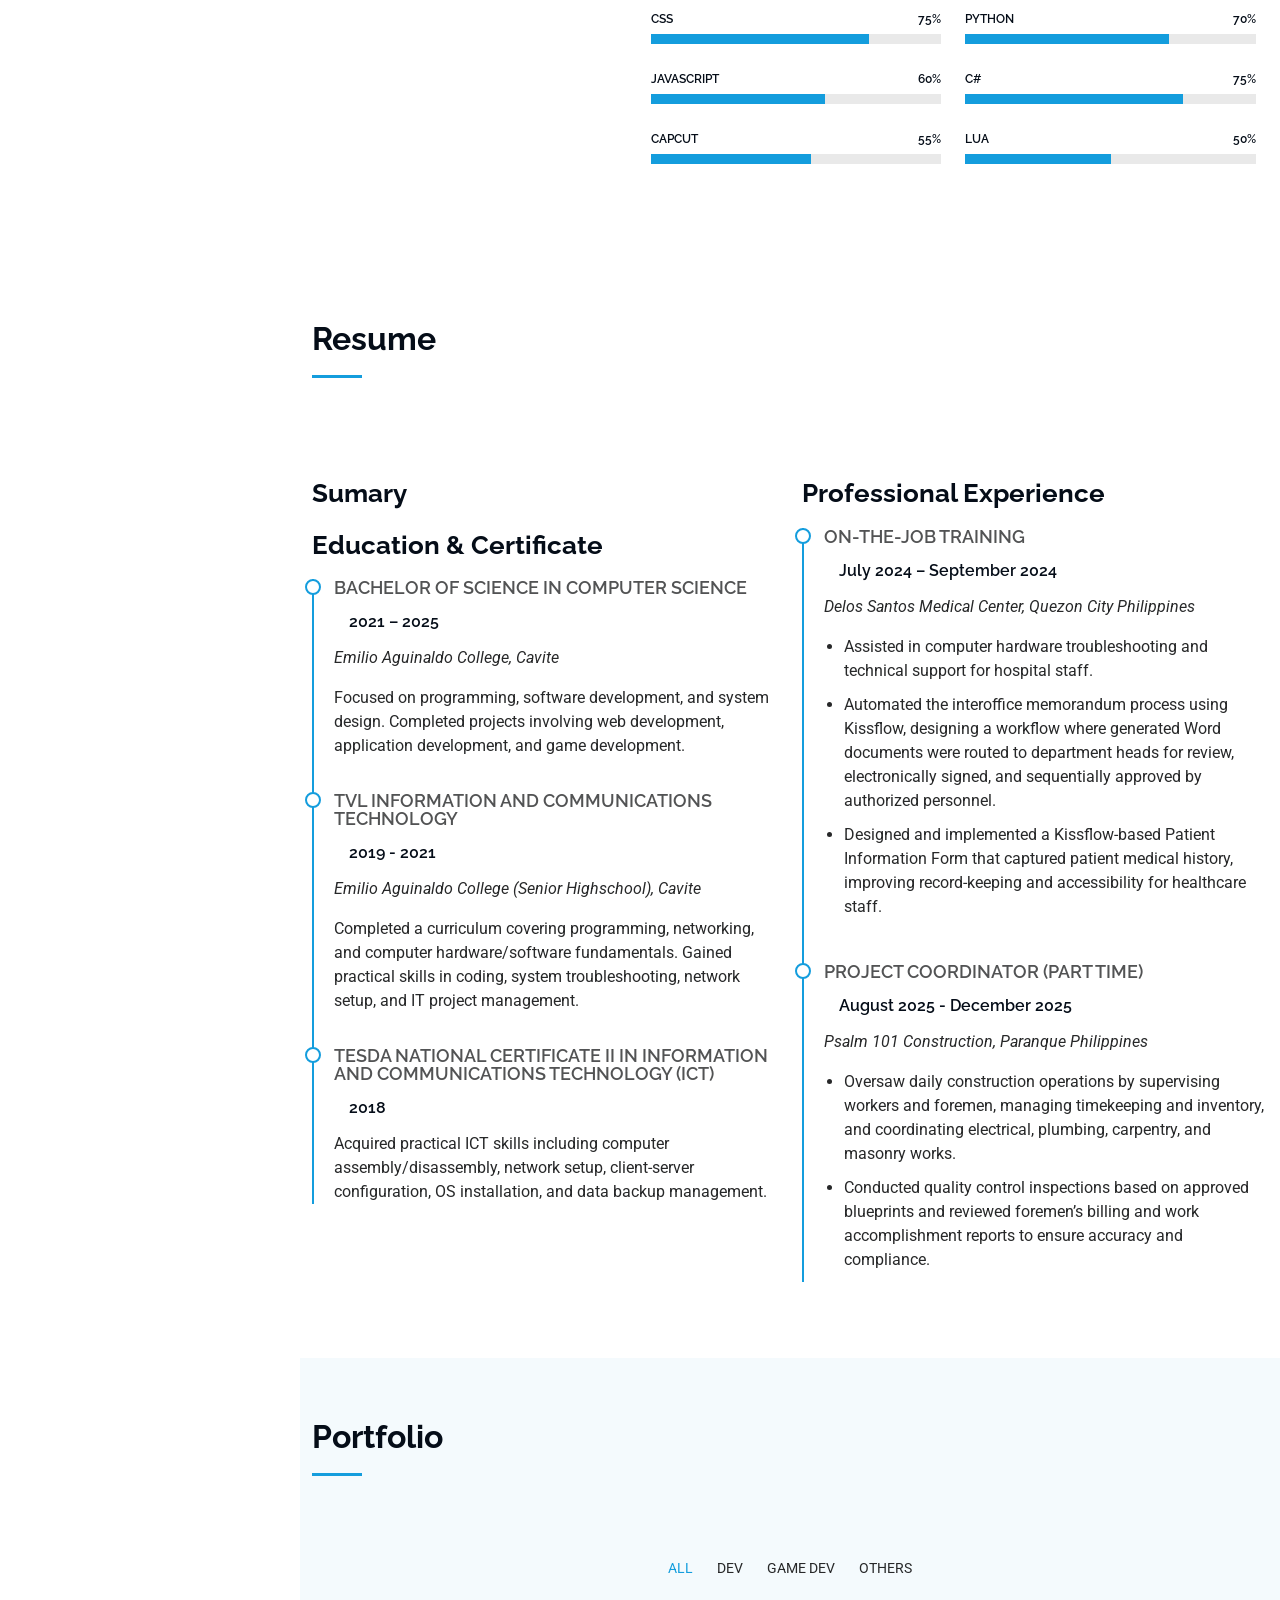
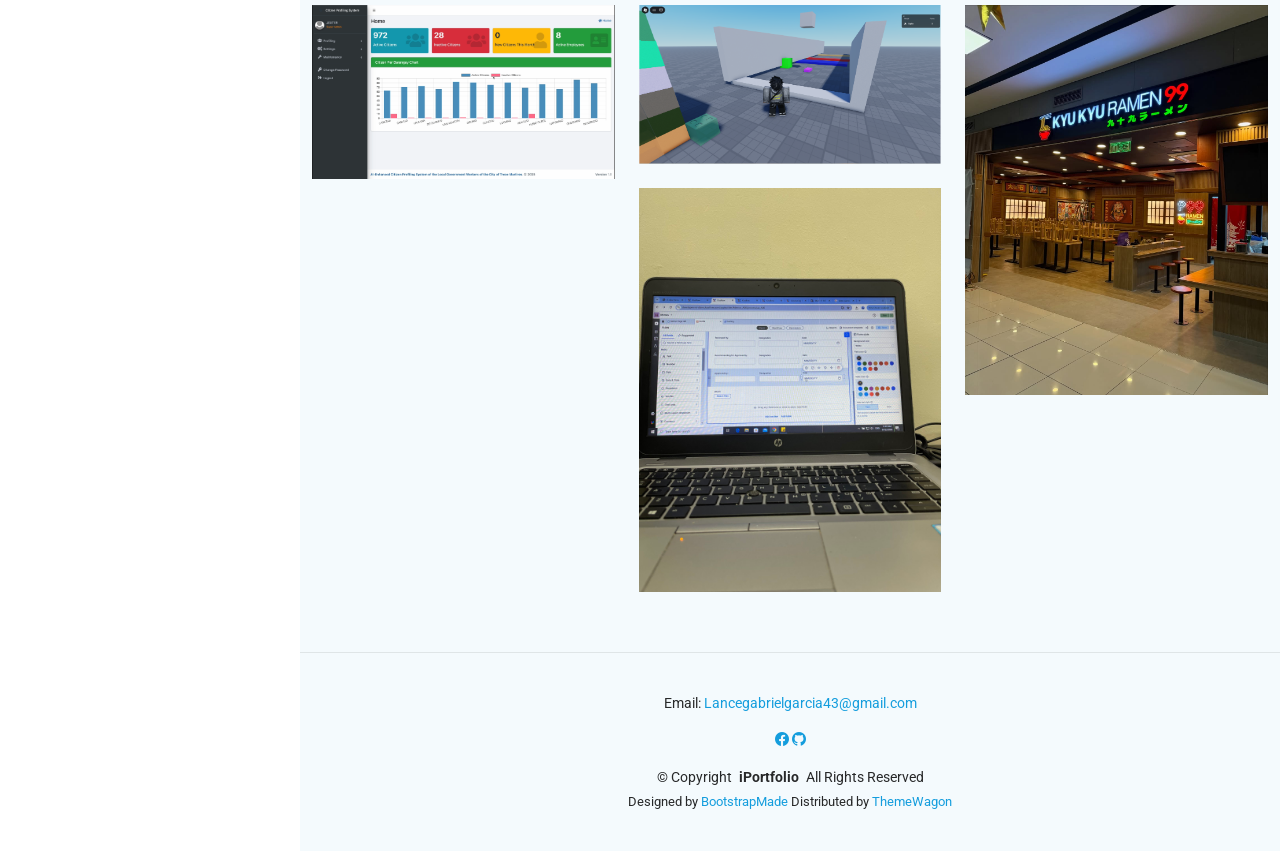
==== commit df0c12f1: "Revert" ====
--- a/iPortfolio-1.0.0/index.html
+++ b/iPortfolio-1.0.0/index.html
@@ -77,7 +77,7 @@
 
     <!-- Hero Section -->
     <section id="hero" class="hero section dark-background">
-      <!-- <img src="assets/img/hero-bg.jpg" alt="" data-aos="fade-in" class=""> -->
+      <img src="assets/img/hero-bg.jpg" alt="" data-aos="fade-in" class="">
       <div class="container" data-aos="fade-up" data-aos-delay="100">
         <h2>Lance Gabriel Garcia</h2>
         <p>I'm a <span class="typed" data-typed-items="Web Developer, Game Developer, App Developer"></span><span class="typed-cursor typed-cursor--blink" aria-hidden="true"></span><span class="typed-cursor typed-cursor--blink" aria-hidden="true"></span></p>
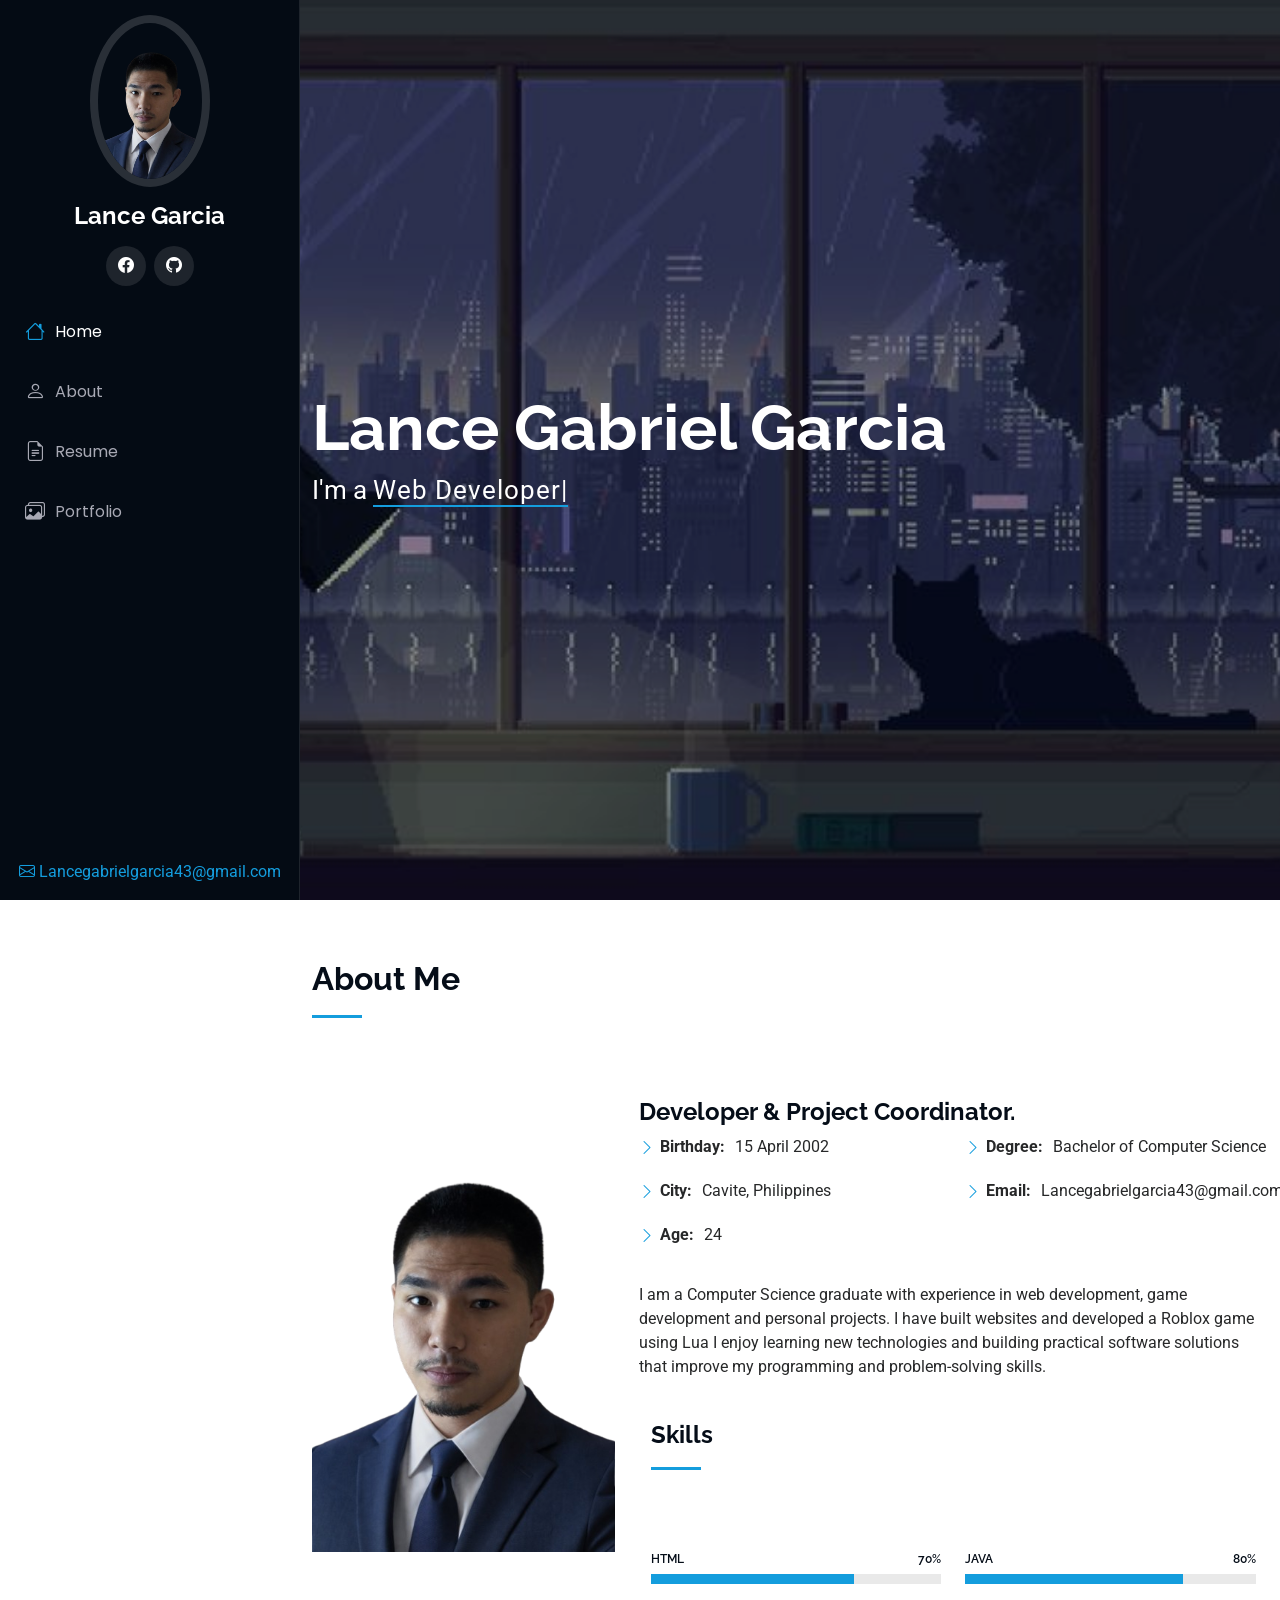
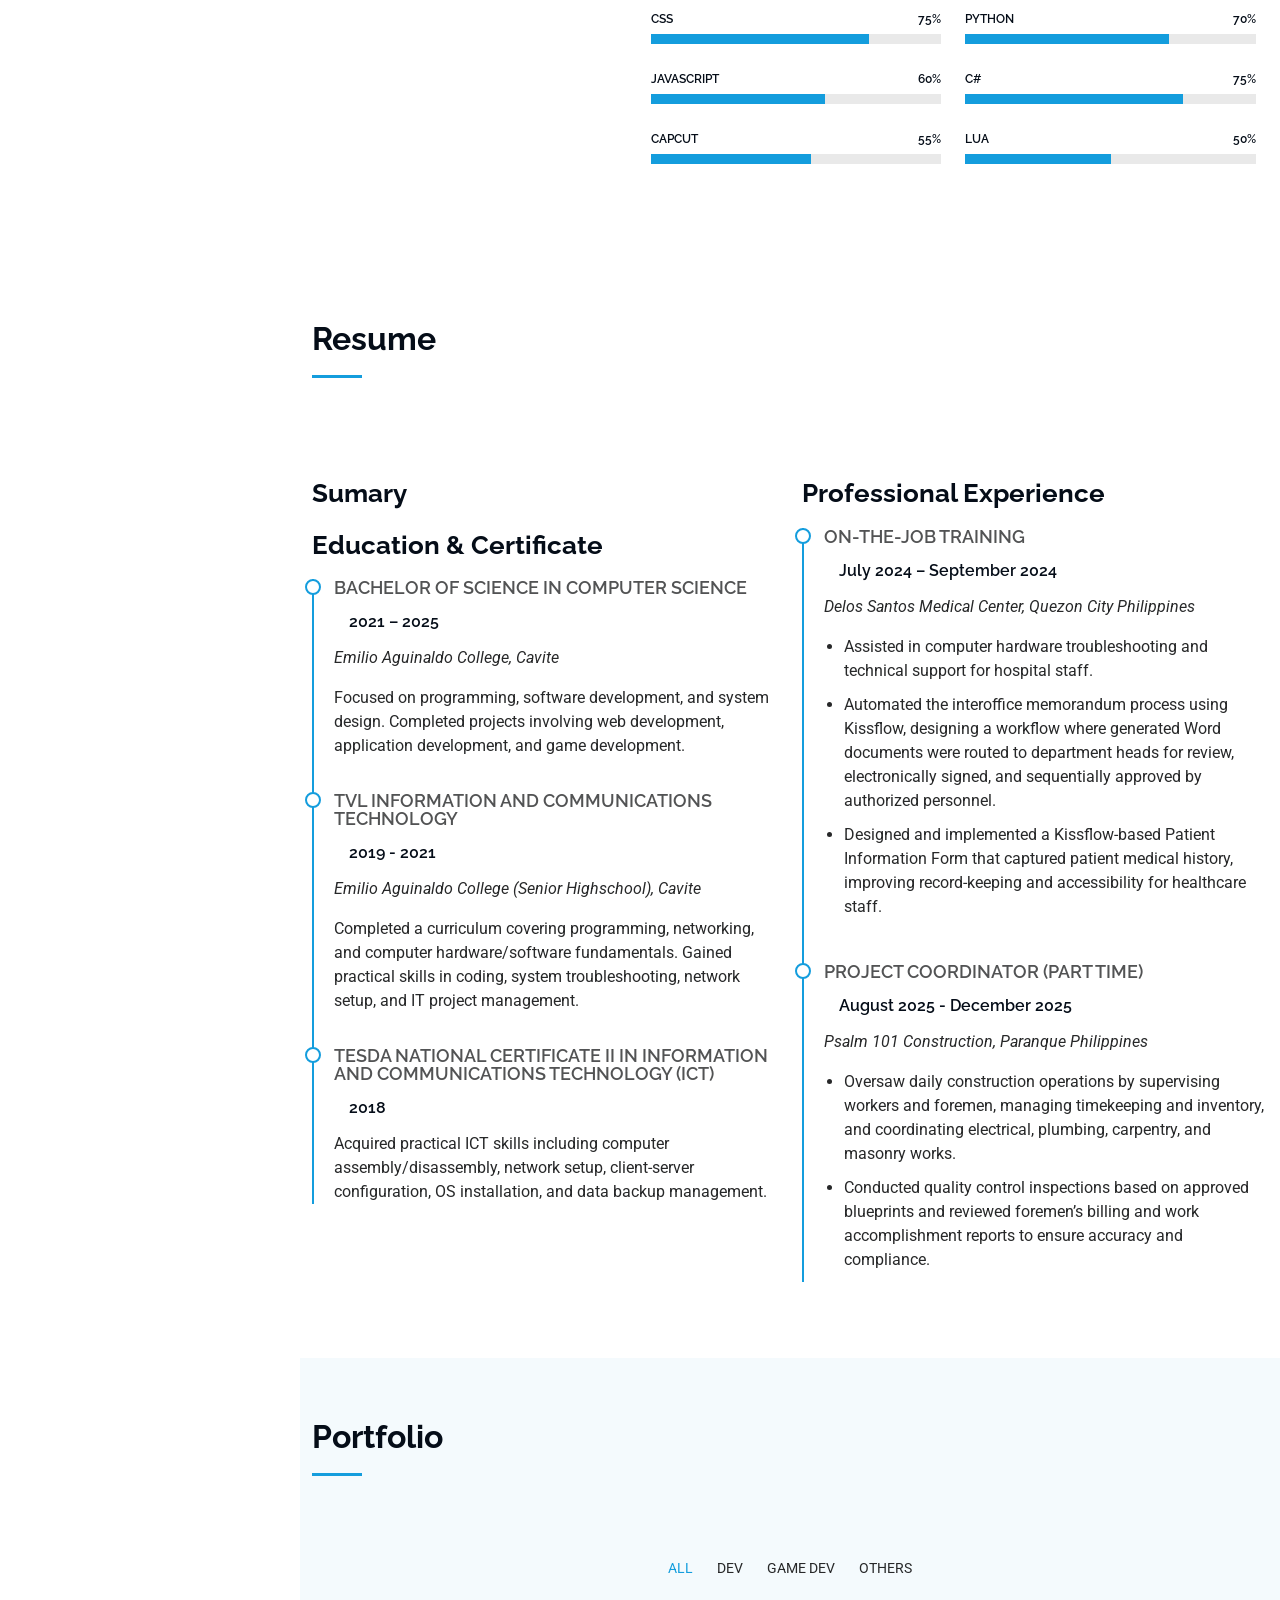
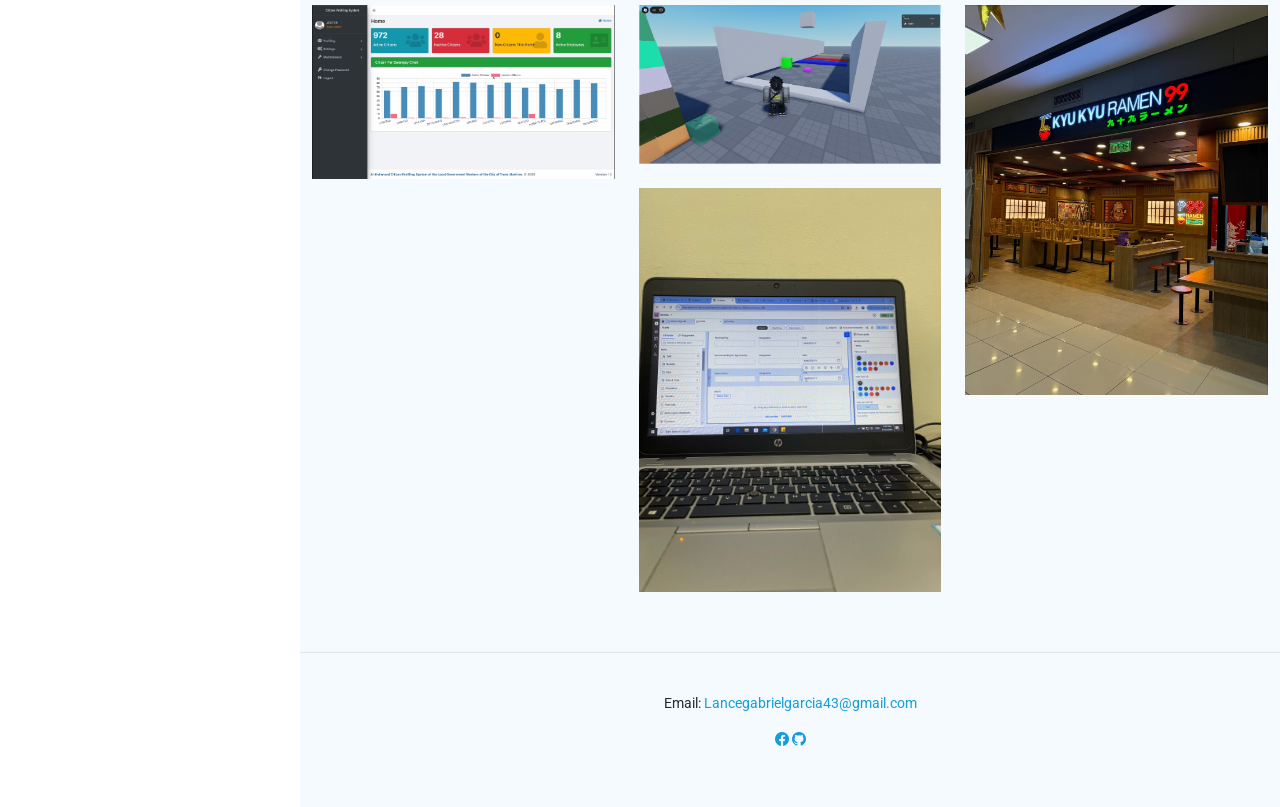
==== commit 35ab2edb: "portfolio Lance updated" ====
--- a/iPortfolio-1.0.0/index.html
+++ b/iPortfolio-1.0.0/index.html
@@ -302,7 +302,7 @@
                   <h4>Thesis Project</h4>
                   <p>AI - Enhanced Citizen Profiling System</p>
                   <a href="assets/img/portfolio/app-1.png" title="AI - Enhanced Citizen Profiling System" data-gallery="portfolio-gallery-app" class="glightbox preview-link"><i class="bi bi-zoom-in"></i></a>
-                  <a href="portfolio-details.html" title="More Details" class="details-link"><i class="bi bi-link-45deg"></i></a>
+                  
                 </div>
               </div>
             </div><!-- End Portfolio Item -->
@@ -314,7 +314,7 @@
                   <h4>Game Devlop</h4>
                   <p>Roblox Racing Game (WIP)</p>
                   <a href="assets/img/portfolio/game-2.png" title="Roblox Game Work In Progress" data-gallery="portfolio-gallery-product" class="glightbox preview-link"><i class="bi bi-zoom-in"></i></a>
-                  <a href="portfolio-details.html" title="More Details" class="details-link"><i class="bi bi-link-45deg"></i></a>
+                  
                 </div>
               </div>
             </div><!-- End Portfolio Item -->
@@ -326,7 +326,7 @@
                   <h4>Part time (Construction)</h4>
                   <p>Kyu Kyu Waltermart North Edsa</p>
                   <a href="assets/img/portfolio/Construction-1.jpg" title="Kyu Kyu Waltermart North Edsa" data-gallery="portfolio-gallery-book" class="glightbox preview-link"><i class="bi bi-zoom-in"></i></a>
-                  <a href="portfolio-details.html" title="More Details" class="details-link"><i class="bi bi-link-45deg"></i></a>
+                  
                 </div>
               </div>
             </div><!-- End Portfolio Item -->
@@ -338,11 +338,23 @@
                   <h4>OJT Project</h4>
                   <p>Inter Office Memorandum</p>
                   <a href="assets/img/portfolio/app-2.jpg" title="Kissflow No Code" data-gallery="portfolio-gallery-book" class="glightbox preview-link"><i class="bi bi-zoom-in"></i></a>
-                  <a href="portfolio-details.html" title="More Details" class="details-link"><i class="bi bi-link-45deg"></i></a>
+                  
                 </div>
               </div>
             </div><!-- End Portfolio Item -->
-            
+            <div class="col-lg-4 col-md-6 portfolio-item isotope-item filter-others">
+              <div class="portfolio-content h-100">
+                <img src="assets/img/portfolio/pfolio.jpg" class="img-fluid" alt="">
+                <div class="portfolio-info">
+                  <h4>Portfolio Project</h4>
+                  <p>Freelance Portfolio (Paid)</p>
+                  <a href="assets/img/portfolio/pfolio.jpg" title="" data-gallery="portfolio-gallery-book" class="glightbox preview-link"><i class="bi bi-zoom-in"></i></a>
+                  <a href="https://ve-portfolio-dusky.vercel.app/" title="More Details" class="details-link"><i class="bi bi-link-45deg"></i></a>
+                  
+                  
+                </div>
+              </div>
+            </div><!-- End Portfolio Item -->
 
           </div><!-- End Portfolio Container -->
 
@@ -371,18 +383,6 @@
       </div>
     <!-- End Contact Info Section -->
 
-      <div class="copyright text-center ">
-        <p>© <span>Copyright</span> <strong class="px-1 sitename">iPortfolio</strong> <span>All Rights Reserved</span></p>
-      </div>
-      <div class="credits">
-        <!-- All the links in the footer should remain intact. -->
-        <!-- You can delete the links only if you've purchased the pro version. -->
-        <!-- Licensing information: https://bootstrapmade.com/license/ -->
-        <!-- Purchase the pro version with working PHP/AJAX contact form: [buy-url] -->
-        Designed by <a href="https://bootstrapmade.com/">BootstrapMade</a> Distributed by <a href="https://themewagon.com">ThemeWagon</a>
-      </div>
-    </div>
-
   </footer>
 
   <!-- Scroll Top -->
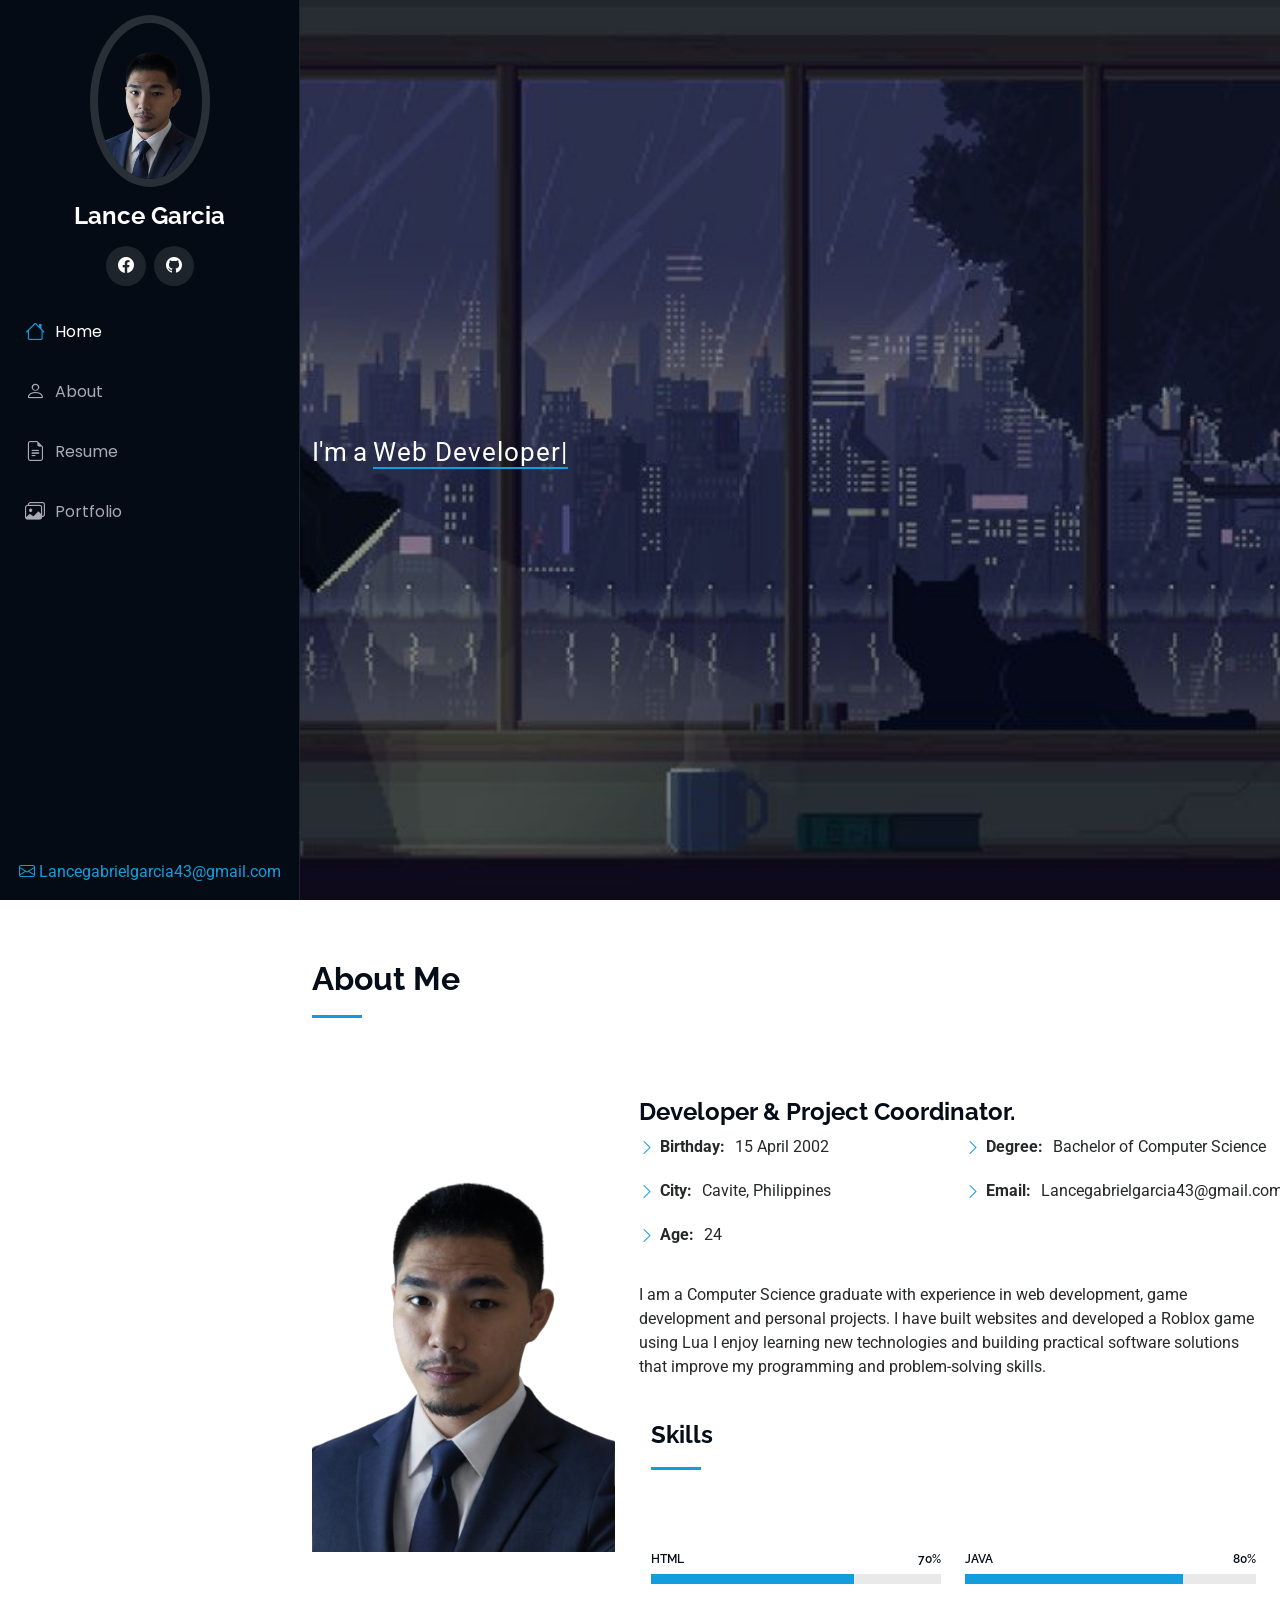
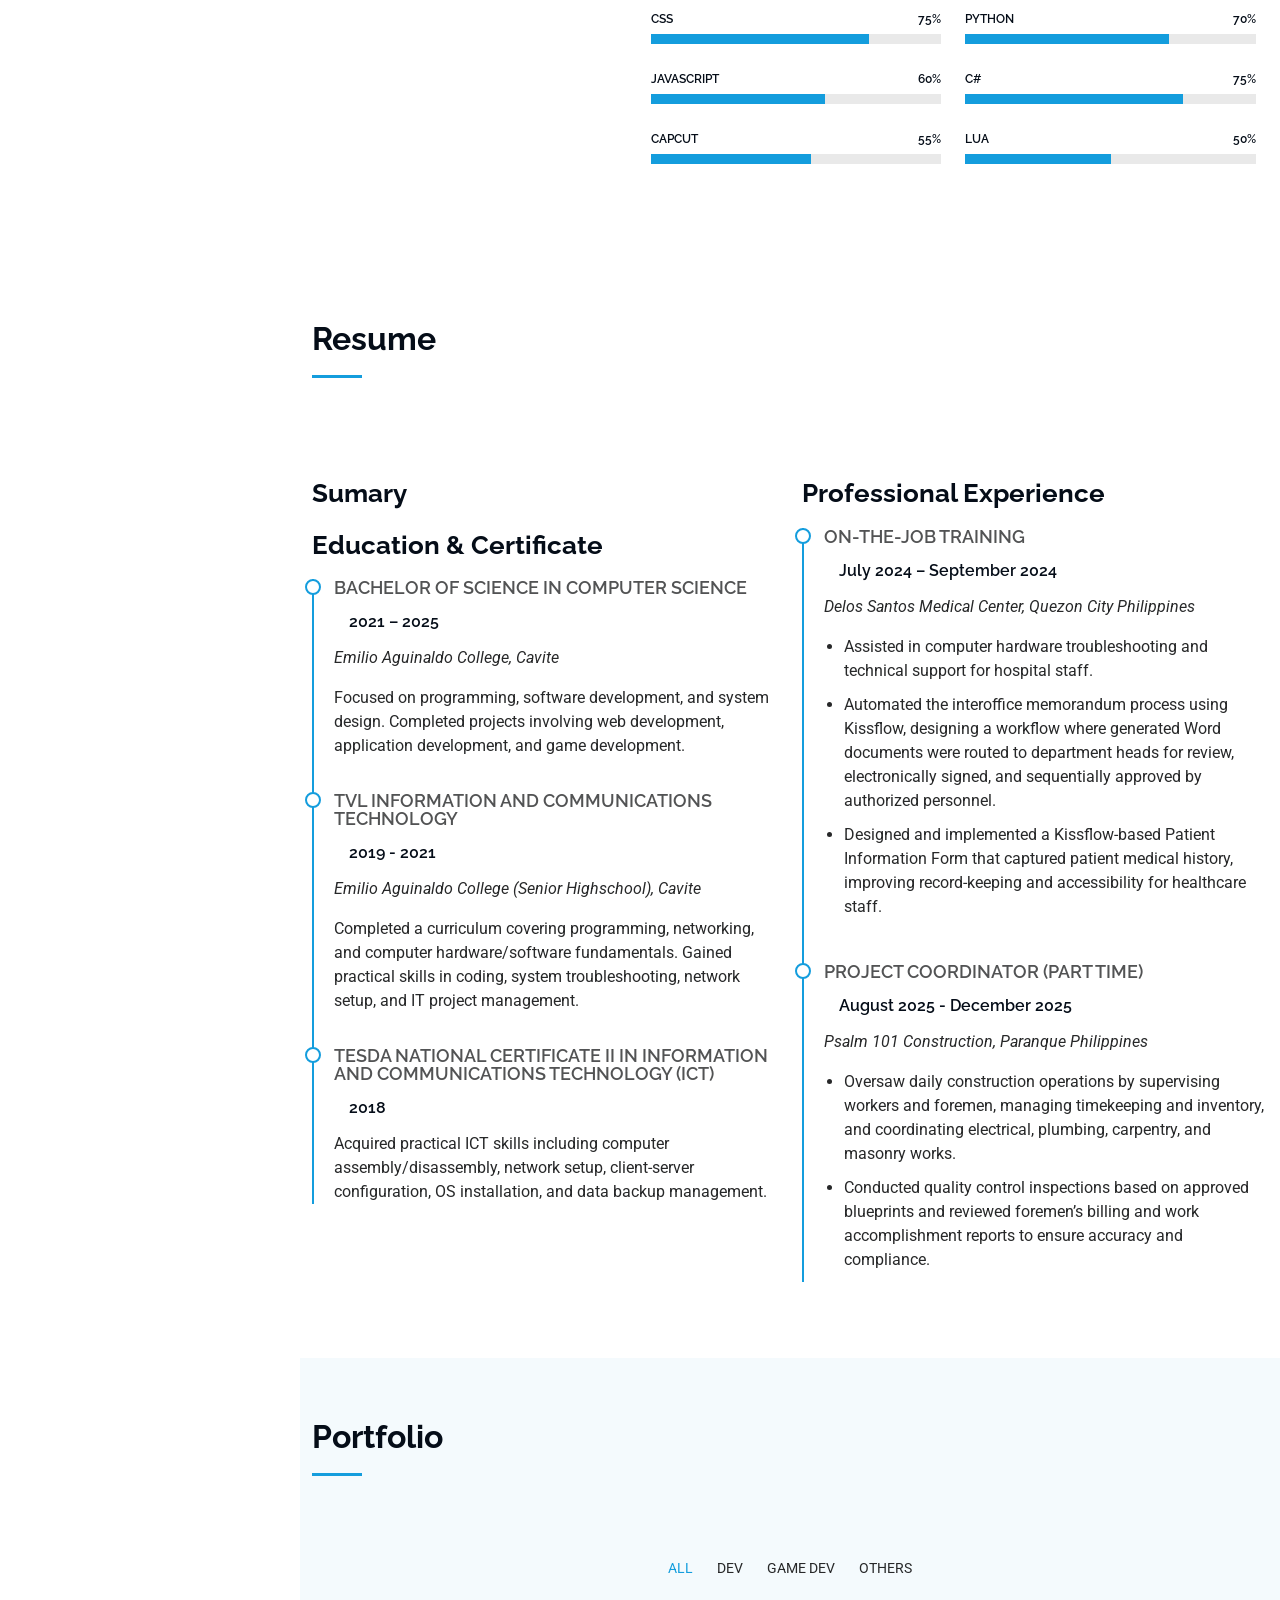
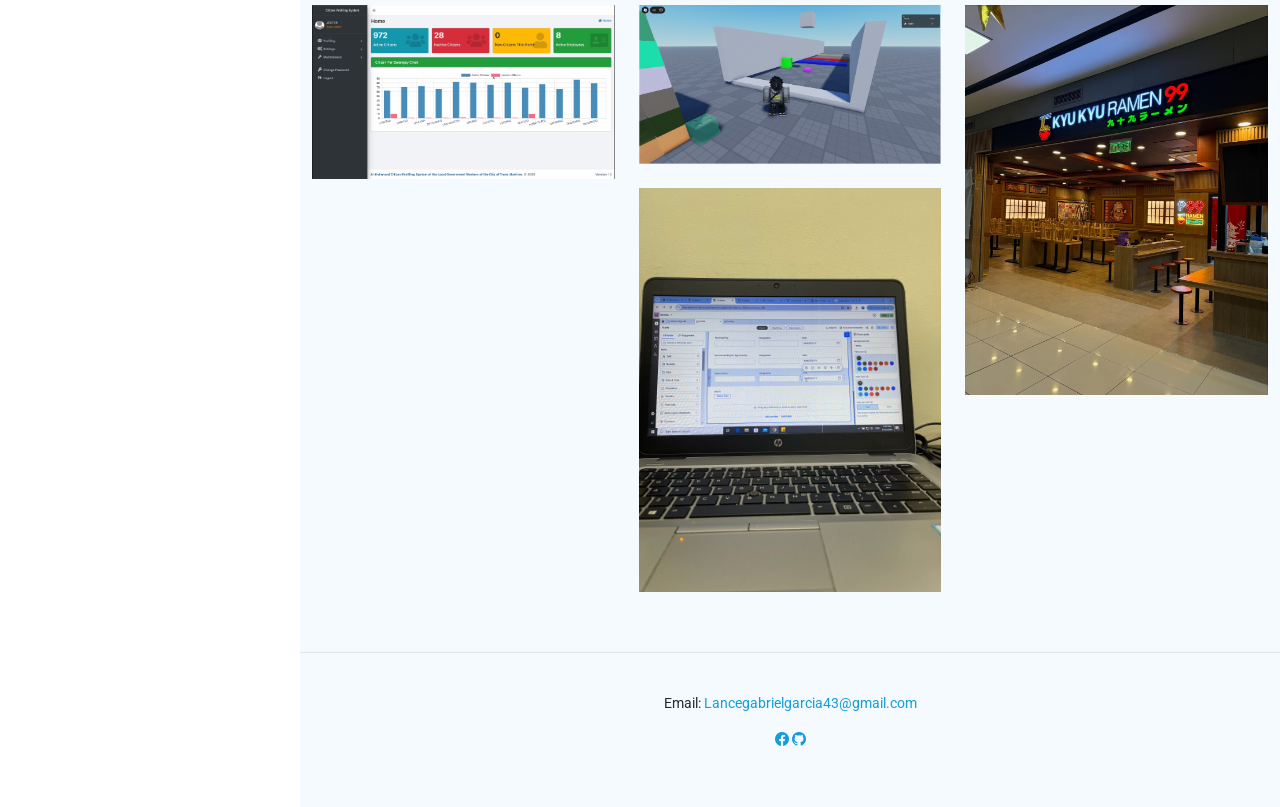
==== commit a2247241: "deleted name" ====
--- a/iPortfolio-1.0.0/index.html
+++ b/iPortfolio-1.0.0/index.html
@@ -79,7 +79,7 @@
     <section id="hero" class="hero section dark-background">
       <img src="assets/img/hero-bg.jpg" alt="" data-aos="fade-in" class="">
       <div class="container" data-aos="fade-up" data-aos-delay="100">
-        <h2>Lance Gabriel Garcia</h2>
+        <h2></h2>
         <p>I'm a <span class="typed" data-typed-items="Web Developer, Game Developer, App Developer"></span><span class="typed-cursor typed-cursor--blink" aria-hidden="true"></span><span class="typed-cursor typed-cursor--blink" aria-hidden="true"></span></p>
       </div>
 
@@ -349,7 +349,7 @@
                   <h4>Portfolio Project</h4>
                   <p>Freelance Portfolio (Paid)</p>
                   <a href="assets/img/portfolio/pfolio.jpg" title="" data-gallery="portfolio-gallery-book" class="glightbox preview-link"><i class="bi bi-zoom-in"></i></a>
-                  <a href="https://ve-portfolio-dusky.vercel.app/" title="More Details" class="details-link"><i class="bi bi-link-45deg"></i></a>
+                  <a href="portfolio-details.html" title="More Details" class="details-link"><i class="bi bi-link-45deg"></i></a>
                   
                   
                 </div>
